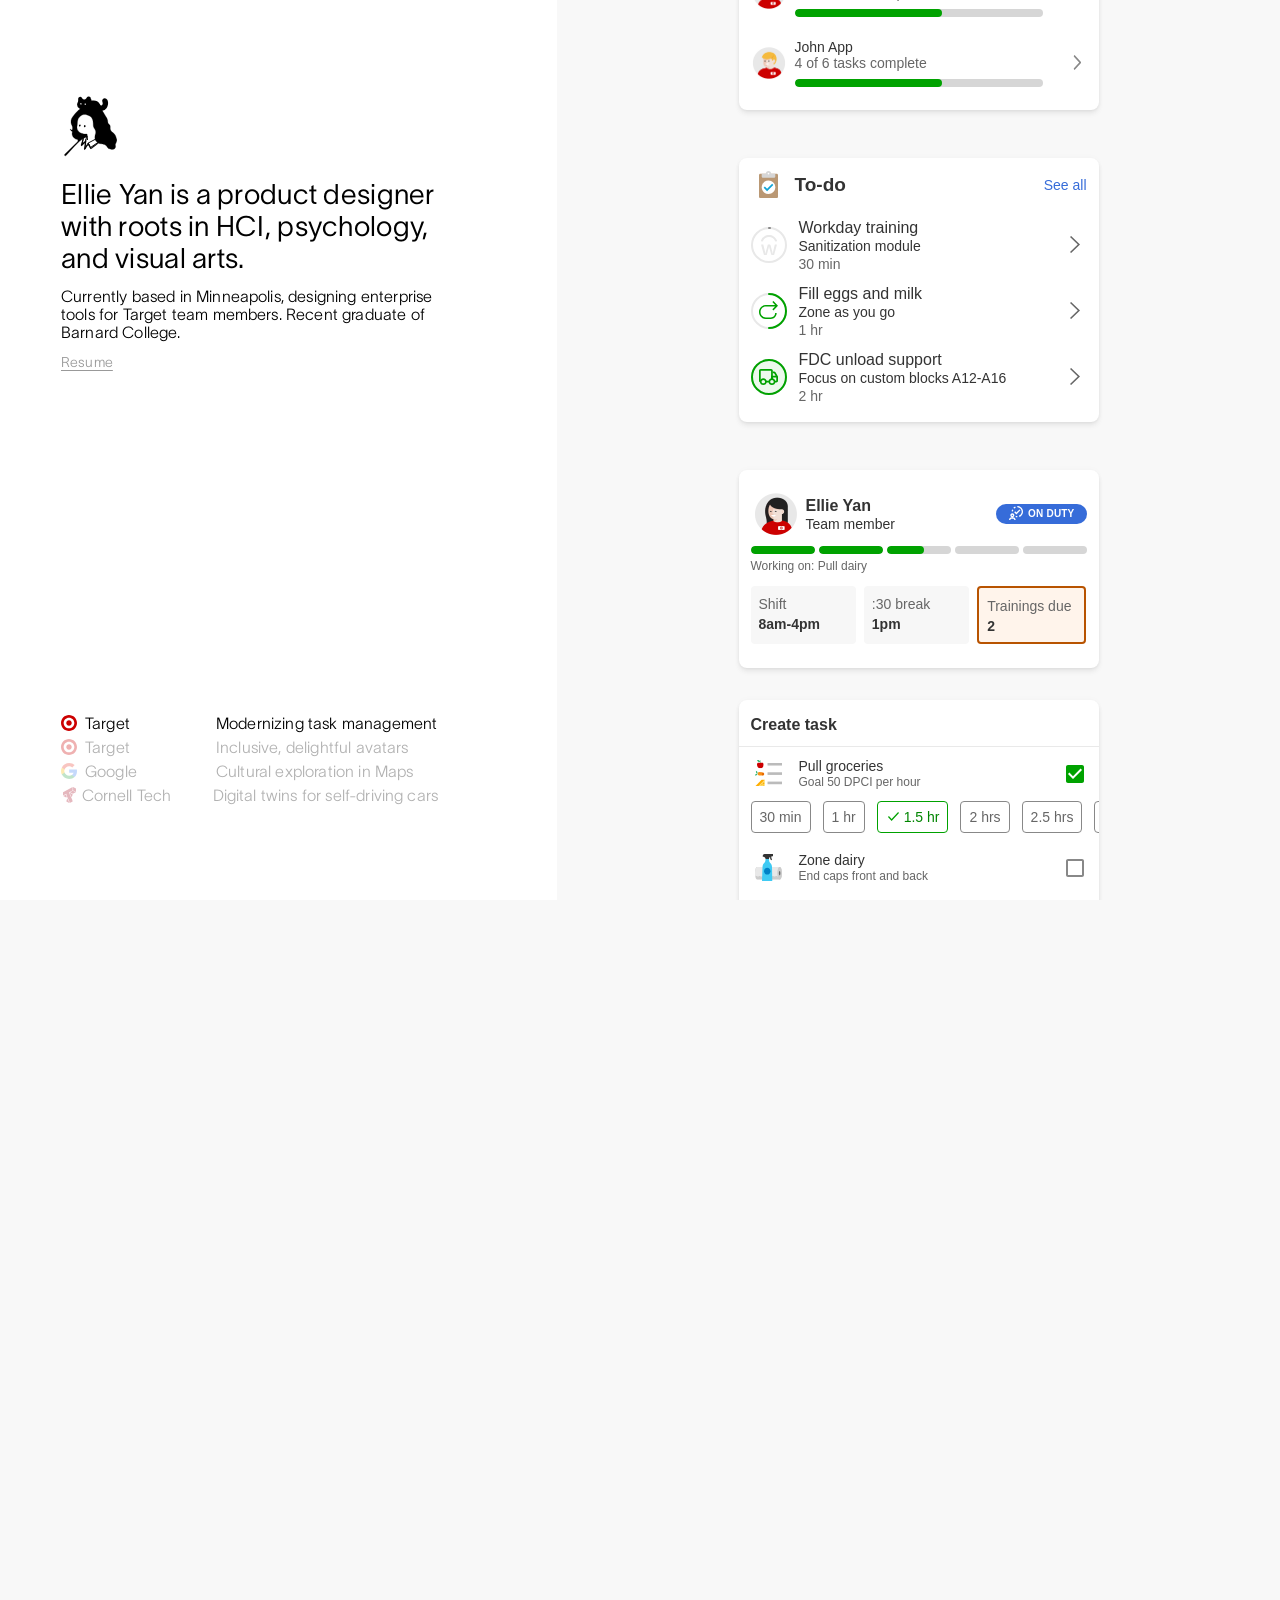
==== index.html @ 7bc649bf "Picker-style transitions, glass cursor + project blurbs, resume page - Rebuild the project switcher " ====
<!DOCTYPE html>
<html lang="en">
<head>
<meta charset="UTF-8">
<meta name="viewport" content="width=device-width, initial-scale=1.0">
<title>Ellie Yan — Product Designer</title>
<link rel="stylesheet" href="styles.css">
</head>
<body>

  <!-- ================= Left intro panel ================= -->
  <aside class="intro">
    <div class="intro-inner">
      <div class="intro-top">
        <img class="sketch-lines" src="assets/sketch-lines.svg" alt="Ellie Yan sketch logo">
        <div class="intro-text">
          <h1 class="intro-headline">Ellie Yan is a product designer with roots in HCI, psychology, and visual arts.</h1>
          <p class="intro-bio">Currently based in Minneapolis, designing enterprise tools for Target team members. Recent graduate of Barnard College.</p>
          <a class="resume-link" href="resume/index.html" target="_blank" rel="noopener">Resume</a>
        </div>
      </div>

      <nav class="projects">
        <a class="project-row" href="#tasks" data-view="0">
          <span class="project-org">
            <span class="project-logo"><img src="assets/logo-target.svg" alt="Target"></span>
            <span class="project-name">Target</span>
          </span>
          <span class="project-desc">Modernizing task management</span>
        </a>
        <a class="project-row dimmed" href="#avatars" data-view="1">
          <span class="project-org">
            <span class="project-logo"><img src="assets/logo-target-2.svg" alt="Target"></span>
            <span class="project-name">Target</span>
          </span>
          <span class="project-desc">Inclusive, delightful avatars</span>
        </a>
        <a class="project-row dimmed" href="#maps" data-view="2">
          <span class="project-org">
            <span class="project-logo"><img src="assets/logo-google.svg" alt="Google"></span>
            <span class="project-name">Google</span>
          </span>
          <span class="project-desc">Cultural exploration in Maps</span>
        </a>
        <a class="project-row dimmed" href="#cornell" data-view="3">
          <span class="project-org">
            <span class="project-logo" style="width:12.53px"><img src="assets/logo-cornell.svg" alt="Cornell Tech" style="margin-left:2px"></span>
            <span class="project-name">Cornell Tech</span>
          </span>
          <span class="project-desc">Digital twins for self-driving cars</span>
        </a>
      </nav>
    </div>
  </aside>

  <!-- ================= Right canvas ================= -->
  <main class="canvas">

    <!-- View 0: Modernizing task management (Figma node 4160:56238) -->
    <section class="view is-active" id="view-tasks">
    <div class="canvas-grid">

      <div class="col-a">

        <!-- Team card -->
        <section class="card team-card">
          <div class="cell">
            <div class="cell-leading" style="padding-right:8px">
              <!-- TM-in-progress avatar illustration, layered SVG export -->
              <div class="icon-stack clip" style="width:32px;height:32px;margin:0 2px">
                <img src="assets/tm-torso.svg"    alt="" style="left:3.73px;top:16px">
                <img src="assets/tm-hairback.svg" alt="" style="left:6.90px;top:2.13px">
                <img src="assets/tm-face.svg"     alt="" style="left:8.22px;top:3.14px">
                <img src="assets/tm-shirt.svg"    alt="" style="left:3.73px;top:16.08px">
                <img src="assets/tm-shadow.svg"   alt="" style="left:7.89px;top:24.10px">
                <img src="assets/tm-badge.svg"    alt="" style="left:14.21px;top:19.68px">
                <img src="assets/tm-earring.svg"  alt="" style="left:16.16px;top:11.73px">
                <img src="assets/tm-bangs.svg"    alt="" style="left:7.32px;top:2.13px">
                <img src="assets/tm-knob.svg"     alt="" style="left:14.67px;top:16.53px">
                <img src="assets/tm-vector.svg"   alt="" style="left:16px;top:17.87px">
              </div>
            </div>
            <div class="cell-center">
              <div style="display:flex;align-items:center;gap:8px">
                <h2 class="cell-headline-lg">Team</h2>
                <div class="icon-stack" style="width:16px;height:16px">
                  <img src="assets/pin.svg" alt="Pinned" style="left:1.53px;top:0.67px">
                </div>
              </div>
            </div>
          </div>

          <div class="sp-8"></div>

          <div class="stat-row">
            <div class="stat-box"><p class="stat-label">On-duty</p><p class="stat-value">46</p></div>
            <div class="stat-box"><p class="stat-label">Today</p><p class="stat-value">94</p></div>
            <div class="stat-box"><p class="stat-label">Call-ins</p><p class="stat-value">3</p></div>
            <div class="stat-box"><p class="stat-label">Trainings</p><p class="stat-value">59</p></div>
          </div>

          <div class="sp-8"></div>

          <div class="cell team-member-row">
            <div class="cell-leading">
              <div class="member-avatar"><img src="assets/avatar-ellie-sm.png" alt="Ellie Yan avatar"></div>
            </div>
            <div class="cell-center">
              <div>
                <p class="cell-headline">Ellie Yan</p>
                <p class="cell-body">3 of 5 tasks complete</p>
              </div>
              <div class="progress-track" style="width:248px">
                <div class="progress-fill" style="width:59.36%"></div>
              </div>
            </div>
            <div class="chevron-20"><img src="assets/chevron-sm.svg" alt=""></div>
          </div>

          <div class="cell team-member-row">
            <div class="cell-leading">
              <div class="member-avatar"><img src="assets/avatar-john-sm.png" alt="John App avatar"></div>
            </div>
            <div class="cell-center">
              <div>
                <p class="cell-headline">John App</p>
                <p class="cell-body">4 of 6 tasks complete</p>
              </div>
              <div class="progress-track" style="width:248px">
                <div class="progress-fill" style="width:59.36%"></div>
              </div>
            </div>
            <div class="chevron-20"><img src="assets/chevron-sm.svg" alt=""></div>
          </div>

          <div class="sp-12"></div>
        </section>

        <!-- To-do card -->
        <section class="card">
          <div class="cell">
            <div class="cell-leading" style="padding-right:8px">
              <div class="icon-stack clip" style="width:32px;height:32px;margin:0 2px">
                <img src="assets/icon-tasks.svg" alt="" style="left:6.67px;top:2.67px">
              </div>
            </div>
            <div class="cell-center"><h2 class="cell-headline-lg">To-do</h2></div>
            <div class="cell-trailing"><a class="see-all" href="#">See all</a></div>
          </div>

          <div class="cell todo-row">
            <div class="cell-leading">
              <div class="icon-stack" style="width:36px;height:36px">
                <img src="assets/progress-circle.svg" alt="" style="left:0;top:0">
                <img src="assets/arc-green.svg"       alt="" style="left:17px;top:0">
                <img src="assets/icon-workday.svg"    alt="" style="left:10px;top:8px">
              </div>
            </div>
            <div class="cell-center">
              <p class="todo-headline">Workday training</p>
              <p class="todo-body">Sanitization module</p>
              <p class="todo-caption">30 min</p>
            </div>
            <div class="chevron-24"><img src="assets/chevron-24.svg" alt=""></div>
          </div>

          <div class="cell todo-row">
            <div class="cell-leading">
              <div class="icon-stack" style="width:36px;height:36px">
                <img src="assets/progress-circle.svg" alt="" style="left:0;top:0">
                <img src="assets/check-green.svg"     alt="" style="left:8.94px;top:8.72px">
                <img src="assets/ring-green.svg"      alt="" style="left:17px;top:0">
              </div>
            </div>
            <div class="cell-center">
              <p class="todo-headline">Fill eggs and milk</p>
              <p class="todo-body">Zone as you go</p>
              <p class="todo-caption">1 hr</p>
            </div>
            <div class="chevron-24"><img src="assets/chevron-24.svg" alt=""></div>
          </div>

          <div class="cell todo-row">
            <div class="cell-leading">
              <div class="icon-stack" style="width:36px;height:36px">
                <img src="assets/timer-circle.svg"   alt="" style="left:0;top:0">
                <img src="assets/icon-truck.svg"     alt="" style="left:8.83px;top:10.42px">
                <img src="assets/timer-circle-2.svg" alt="" style="left:0;top:0">
              </div>
            </div>
            <div class="cell-center">
              <p class="todo-headline">FDC unload support</p>
              <p class="todo-body">Focus on custom blocks A12-A16</p>
              <p class="todo-caption">2 hr</p>
            </div>
            <div class="chevron-24"><img src="assets/chevron-24.svg" alt=""></div>
          </div>

          <div class="sp-12"></div>
        </section>

      </div>

      <div class="col-b">

        <!-- Team member status card -->
        <section class="card">
          <div class="sp-12"></div>

          <div class="cell tm-header">
            <div class="cell-leading">
              <div class="tm-avatar"><img src="assets/avatar-ellie-lg.png" alt="Ellie Yan avatar"></div>
            </div>
            <div class="cell-center">
              <p class="cell-headline" style="font-weight:700;font-size:16px;line-height:20px">Ellie Yan</p>
              <p class="cell-body" style="color:var(--text-primary)">Team member</p>
            </div>
            <div class="cell-trailing">
              <div class="tag">
                <div class="icon-stack" style="width:16px;height:16px">
                  <img src="assets/icon-onduty.svg" alt="" style="left:1.33px;top:0.67px">
                </div>
                <span class="tag-label">On duty</span>
              </div>
            </div>
          </div>

          <div class="stepper">
            <div class="stepper-steps">
              <div class="step"><div class="step-fill"></div></div>
              <div class="step"><div class="step-fill"></div></div>
              <div class="step"><div class="step-fill" style="width:58.78%"></div></div>
              <div class="step"></div>
              <div class="step"></div>
            </div>
            <p class="stepper-label">Working on: Pull dairy</p>
          </div>

          <div class="sp-12"></div>

          <div class="stat-row">
            <div class="stat-box"><p class="stat-label">Shift</p><p class="stat-value">8am-4pm</p></div>
            <div class="stat-box"><p class="stat-label">:30 break</p><p class="stat-value">1pm</p></div>
            <div class="stat-box warning"><p class="stat-label">Trainings due</p><p class="stat-value">2</p></div>
          </div>

          <div class="sp-24"></div>
        </section>

        <!-- Create task card -->
        <section class="card create-card">
          <div class="sp-4"></div>

          <div class="cell create-header">
            <div class="cell-center"><h2 class="cell-headline-md">Create task</h2></div>
          </div>

          <div class="cell task-row">
            <div class="cell-leading">
              <div class="icon-stack clip" style="width:32px;height:32px;margin:0 2px">
                <img src="assets/icon-food-order.svg" alt="" style="left:2.13px;top:2.35px">
              </div>
            </div>
            <div class="cell-center">
              <p class="task-title">Pull groceries</p>
              <p class="task-sub">Goal 50 DPCI per hour</p>
            </div>
            <div class="checkbox"><img src="assets/checkbox-checked.svg" alt="Selected"></div>
          </div>

          <div class="chips">
            <div class="chip">30 min</div>
            <div class="chip">1 hr</div>
            <div class="chip selected">
              <span class="chip-check"><img src="assets/chip-check.svg" alt=""></span>
              <span>1.5 hr</span>
            </div>
            <div class="chip">2 hrs</div>
            <div class="chip">2.5 hrs</div>
            <div class="chip">3 hr</div>
            <div class="chip">3.5 hr</div>
            <div class="chip">4 hr</div>
          </div>

          <div class="cell task-row">
            <div class="cell-leading">
              <div class="icon-stack clip" style="width:32px;height:32px;margin:0 2px">
                <img src="assets/clean-spray.svg"  alt="" style="left:9.39px;top:8.05px;transform:rotate(90deg)">
                <img src="assets/clean-bottle.svg" alt="" style="left:9.33px;top:2.67px">
              </div>
            </div>
            <div class="cell-center">
              <p class="task-title">Zone dairy</p>
              <p class="task-sub">End caps front and back</p>
            </div>
            <div class="checkbox"><img src="assets/checkbox-empty.svg" alt="Not selected"></div>
          </div>

          <div class="cell task-row">
            <div class="cell-leading">
              <div class="icon-stack clip" style="width:32px;height:32px;margin:0 2px">
                <img src="assets/truck-back.svg"     alt="" style="left:2.67px;top:6.30px">
                <img src="assets/truck-bullseye.svg" alt="" style="left:6.79px;top:10.42px">
                <img src="assets/truck-front.svg"    alt="" style="left:19.03px;top:12.97px">
                <img src="assets/truck-window.svg"   alt="" style="left:20.85px;top:14.78px">
                <img src="assets/truck-wheels.svg"   alt="" style="left:5.70px;top:20.55px">
              </div>
            </div>
            <div class="cell-center">
              <p class="task-title">RDC truck unload</p>
              <p class="task-sub">Work out shoe metro</p>
            </div>
            <div class="checkbox"><img src="assets/checkbox-empty.svg" alt="Not selected"></div>
          </div>

          <div class="cell task-row">
            <div class="cell-leading">
              <div class="icon-stack clip" style="width:32px;height:32px;margin:0 2px">
                <img src="assets/lamp-shade.svg"         alt="" style="left:4px;top:2.67px">
                <img src="assets/lamp-base.svg"          alt="" style="left:7.28px;top:14.96px">
                <img src="assets/lamp-base-shadow.svg"   alt="" style="left:9.29px;top:14.96px">
                <img src="assets/plant-leaves-dark.svg"  alt="" style="left:16.24px;top:18.35px">
                <img src="assets/plant-leaves-light.svg" alt="" style="left:17.18px;top:20.15px">
                <img src="assets/plant-base.svg"         alt="" style="left:16px;top:23.78px">
                <img src="assets/plant-base-bottom.svg"  alt="" style="left:16.35px;top:27.69px">
              </div>
            </div>
            <div class="cell-center">
              <p class="task-title">Fill home</p>
              <p class="task-sub">Zone as you go</p>
            </div>
            <div class="checkbox"><img src="assets/checkbox-empty.svg" alt="Not selected"></div>
          </div>

          <div class="button-layout">
            <button class="btn-primary" type="button">Add tasks</button>
          </div>
        </section>

      </div>

    </div>
    </section>

    <!-- View 1: Inclusive, delightful avatars (Figma node 4171:56507) -->
    <section class="view" id="view-avatars">
    <div class="avatar-grid">
      <div class="avatar-col" style="width:236px">
        <div class="panel" style="width:236px;height:373px">
          <img src="assets/panel-accessories.png" alt="Avatar accessories: glasses, hats, and face masks" style="width:251.5px;height:389px">
        </div>
        <div class="panel" style="width:235px;height:364px">
          <img src="assets/panel-heads.png" alt="Avatar heads in a range of skin tones" style="width:251px;height:380px">
        </div>
      </div>
      <div class="avatar-col" style="width:290px">
        <div class="panel" style="width:288px;height:382px">
          <img src="assets/panel-hairstyles.png" alt="Avatar hairstyle options" style="width:304px;height:398px">
        </div>
        <div class="panel" style="width:290px;height:99px">
          <img src="assets/panel-hairbase.png" alt="Hair color palette swatches" style="width:305.5px;height:115px">
        </div>
        <div class="panel" style="width:290px;height:214px">
          <img src="assets/panel-shirts.png" alt="Team member shirt options" style="width:305.5px;height:230px">
        </div>
      </div>
    </div>
    </section>

    <!-- View 2: Cultural exploration in Maps (Figma node 4180:60712) -->
    <section class="view" id="view-maps">
    <div class="maps-grid">
      <div class="panel" style="width:352px;height:590px">
        <img src="assets/panel-maps-ar.png" alt="Google Maps AR street view highlighting Pisillo Italian Panini" style="width:364px;height:602px">
      </div>
      <div class="maps-col">
        <div class="panel" style="width:289px;height:372px">
          <img src="assets/panel-maps-card.png" alt="Maps place card for Pisillo Italian Panini with story and photos" style="width:301px;height:384px">
        </div>
        <div class="panel" style="width:289px;height:170px">
          <img src="assets/panel-maps-settings.png" alt="Maps exploration category selection: art, food, nature, architecture, hidden gems, local stories" style="width:300px;height:182px">
        </div>
      </div>
    </div>
    </section>

    <!-- View 3: Digital twins for self-driving cars (Figma node 4180:62115) -->
    <section class="view" id="view-cornell">
    <div class="ct-col">
      <img src="assets/panel-ct-vr.png" alt="Driving simulator editor with side-by-side scene and camera views" width="450" height="238">
      <img src="assets/panel-ct-view.png" alt="Simulated street-level view of a digital-twin NYC intersection" width="450" height="237">
      <img src="assets/panel-ct-nyc.png" alt="3D digital-twin model of the New York City skyline" width="450" height="269">
    </div>
    </section>

  </main>

  <!-- Floating glass blurb — appears while hovering the task-management
       project's cards, rides alongside the pointer -->
  <div class="glass-tip" id="tasks-tip" aria-hidden="true">
    <p>Previously, Target stores relied on paper assignment sheets to coordinate workload. Digital task assignments is a 0&rarr;1 system bringing structured task management to 400k+ employees across 2,000 Target stores.</p>
    <p>We redesigned the fragmented, disconnected nature of paper into an experience that offers real-time visibility, interconnectedness across teams, and flexibility needed for the fast-paced nature of daily store operations.</p>
    <div class="glass-tip-foot">
      <p class="glass-tip-meta">Mobile &bull; Web</p>
      <p class="glass-tip-esc">Press esc to dismiss</p>
    </div>
  </div>

  <div class="glass-tip" id="avatars-tip" aria-hidden="true">
    <p>Previously, when Target employees opened their daily work app, they were greeted by randomized avatars from a generic list of 18 presets.</p>
    <p>We introduced customizable avatars, a new way for employees to craft a digital identity that feels inclusive and representative.</p>
    <div class="glass-tip-foot">
      <p class="glass-tip-meta">Mobile</p>
      <p class="glass-tip-esc">Press esc to dismiss</p>
    </div>
  </div>

  <div class="glass-tip" id="maps-tip" aria-hidden="true">
    <p>A neighborhood&rsquo;s cultural history lives in oral histories, community archives, and local record-keeping. Culture Walk brings that cultural richness directly into Google Maps, layering it onto walking routes through AR wayfinding and community-contributed archives.</p>
    <div class="glass-tip-foot">
      <p class="glass-tip-meta">Mobile</p>
      <p class="glass-tip-esc">Press esc to dismiss</p>
    </div>
  </div>

  <div class="glass-tip" id="cornell-tip" aria-hidden="true">
    <p>We instinctively understand that driver-pedestrian interactions differ across cultures and cities, which means one universal driving behavior won&rsquo;t suffice for autonomous vehicles once deployed globally. To inform the design of safe and culturally-aware AVs, we built digital twins of 3 NYC locales to observe driver-pedestrian interactions in a controlled VR environment.</p>
    <div class="glass-tip-foot">
      <p class="glass-tip-meta">VR</p>
      <p class="glass-tip-esc">Press esc to dismiss</p>
    </div>
  </div>

  <script>
    // Picker-style project switcher. The left intro panel stays fixed; the
    // canvas behaves like the drum of an iOS picker. A two-finger scroll
    // tugs the current project against a rubber band while its neighbour
    // crests the opposite edge — scroll down and the next project peeks up
    // from the bottom, scroll up and the previous one dips in from the top.
    // Let go short of the detent and the drum springs home; push past it and
    // it clicks over to that project. Nav rows and arrow keys jump directly.
    (function () {
      var canvas = document.querySelector('.canvas');
      var views  = Array.prototype.slice.call(document.querySelectorAll('.view'));
      var rows   = Array.prototype.slice.call(document.querySelectorAll('.project-row[data-view]'));
      var calm   = window.matchMedia('(prefers-reduced-motion: reduce)');

      // Feel — distances in px, durations in ms. TUG and PEEK are deliberately
      // lopsided: the outgoing project only nudges, while the incoming one
      // travels far enough to actually show its top edge.
      var TUG    = 56;  // how far the settled project lifts at a full tug
      var PEEK   = 200; // how much of the neighbouring project crests the edge
      var DAMP   = 32;  // wheel px per unit of rubber band; higher = stiffer
      var DETENT = 44;  // accumulated wheel px that clicks the drum over
      var COMMIT = 720; // click-over animation (outlasts the 0.7s fade)
      var SPRING = 440; // snap-back animation (outlasts the 0.42s fade)
      var QUIET  = 120; // wheel silence that reads as "fingers lifted"

      var current  = 0;
      var acc      = 0;     // accumulated wheel delta for the gesture in flight
      var settling = false; // a click-over or snap-back is playing
      var cooling  = false; // swallowing the momentum tail after a click-over
      var height   = 0;     // cached so a gesture never reads layout
      var bank     = 0;     // fresh scrolling banked while an animation plays
      var banking  = false;
      var lastDir  = 0, lastMag = 0, lastTime = 0; // fresh-gesture detection
      var quietTimer, settleTimer, coolTimer;

      function measure() { height = canvas.offsetHeight || window.innerHeight; }

      function place(view, y, scale, opacity, z) {
        view.style.transform = (y === 0 && scale === 1)
          ? ''
          : 'translateY(' + y.toFixed(2) + 'px) scale(' + scale.toFixed(4) + ')';
        view.style.opacity = opacity;
        view.style.zIndex = z;
      }

      // Draw the whole drum for one instant. `t` is the tug amount (0 at rest,
      // approaching 1 at the detent); `dir` is +1 while the next project rises
      // from the bottom, -1 while the previous one drops in from the top. The
      // neighbour rides above the settled view so it reads as sliding over it.
      function paint(t, dir) {
        var neighbour = dir ? current + dir : -1;
        views.forEach(function (view, i) {
          if (i === current) {
            place(view, -dir * t * TUG, 1 - t * 0.02, 1 - t * 0.06, 1);
          } else if (i === neighbour) {
            place(view, dir * (height - t * PEEK), 0.98 + t * 0.02, 1, 2);
          } else {
            place(view, i < current ? -height : height, 0.98, 0, 0);
          }
          view.classList.toggle('tugging', t > 0 && (i === current || i === neighbour));
        });
      }

      function sync() {
        views.forEach(function (view, i) {
          view.classList.toggle('is-active', i === current);
          if (i === current) view.removeAttribute('inert');
          else view.setAttribute('inert', '');
        });
        rows.forEach(function (row) {
          row.classList.toggle('dimmed', Number(row.dataset.view) !== current);
        });
      }

      // Hand the named curve to the two views taking part, apply the change,
      // then strip every curve once it has played. Views that are not part of
      // the move stay curve-less so they can be re-parked without animating.
      function animate(cast, curve, ms, mutate) {
        clearTimeout(settleTimer);
        views.forEach(function (view) { view.classList.remove('settling', 'springing'); });
        cast.forEach(function (view) { if (view) view.classList.add(curve); });
        settling = true;
        mutate();
        settleTimer = setTimeout(function () {
          views.forEach(function (view) { view.classList.remove('settling', 'springing'); });
          settling = false;
          paint(0, 0); // drops the transform on the settled view so text re-sharpens
          var queued = bank;
          bank = 0;
          banking = false;
          // Scrolling done while the animation played chains straight into
          // the next click-over instead of vanishing.
          if (Math.abs(queued) >= DETENT) clickOver(queued > 0 ? 1 : -1);
        }, ms);
      }

      function goTo(i) {
        i = Math.max(0, Math.min(views.length - 1, i));
        if (i === current || settling) return;
        acc = 0;
        clearTimeout(quietTimer);
        if (calm.matches) {
          current = i;
          sync();
          paint(0, 0);
          return;
        }
        animate([views[current], views[i]], 'settling', COMMIT, function () {
          current = i;
          sync();
          paint(0, 0);
        });
      }

      // Released before the detent — unwind the rubber band.
      function spring() {
        if (acc === 0 || settling) return;
        var dir = acc > 0 ? 1 : -1;
        acc = 0;
        animate([views[current], views[current + dir]], 'springing', SPRING, function () {
          paint(0, 0);
        });
      }

      // A trackpad keeps firing wheel events after the fingers lift, so once
      // the drum clicks over it ignores the decaying momentum tail — but only
      // the tail: a fresh push (detected above) punches straight through.
      function cool() {
        clearTimeout(coolTimer);
        coolTimer = setTimeout(function () { cooling = false; }, QUIET + 40);
      }

      function clickOver(dir) {
        cooling = true;
        cool();
        goTo(current + dir);
      }

      window.addEventListener('wheel', function (e) {
        var d = e.deltaY;
        if (e.deltaMode === 1) d *= 16;            // lines
        else if (e.deltaMode === 2) d *= height;   // pages
        var mag = Math.abs(d);
        if (mag < 1) return;

        // A momentum tail decays steadily inside a dense event stream. An
        // event after a gap, a direction flip, or a delta growing again is
        // the user's fingers — never ignore those.
        var now = e.timeStamp || Date.now();
        var fresh = now - lastTime > 160 ||
                    (d > 0) !== (lastDir > 0) ||
                    mag > lastMag * 1.3 + 4;
        lastTime = now; lastDir = d; lastMag = mag;

        if (settling) {
          // Mid-animation: bank deliberate scrolling so it chains into the
          // next click-over the moment the drum lands, instead of dying.
          if (fresh) banking = true;
          if (banking) bank += d;
          return;
        }
        if (cooling) {
          if (!fresh) { cool(); return; } // still just momentum — swallow it
          clearTimeout(coolTimer);
          cooling = false;                // a real push cuts the cooldown short
        }

        if (calm.matches) { clickOver(d > 0 ? 1 : -1); return; }

        if (acc !== 0 && (d > 0) !== (acc > 0)) acc = 0; // reversing restarts the tug
        acc += d;

        var dir  = acc > 0 ? 1 : -1;
        var edge = dir > 0 ? current === views.length - 1 : current === 0;
        var t    = 1 - Math.exp(-Math.abs(acc) / DAMP);  // rubber band, saturating

        if (!edge && Math.abs(acc) >= DETENT) { clickOver(dir); return; }
        paint(edge ? t * 0.35 : t, dir); // at either end there is nothing to peek at
        clearTimeout(quietTimer);
        quietTimer = setTimeout(spring, QUIET);
      }, { passive: true });

      rows.forEach(function (row) {
        row.addEventListener('click', function (e) {
          e.preventDefault();
          goTo(Number(row.dataset.view));
        });
      });

      window.addEventListener('keydown', function (e) {
        if (e.metaKey || e.ctrlKey || e.altKey) return;
        var step = { ArrowDown: 1, PageDown: 1, ArrowUp: -1, PageUp: -1 }[e.key];
        if (!step) return;
        e.preventDefault();
        goTo(current + step);
      });

      window.addEventListener('resize', function () {
        measure();
        if (!settling && acc === 0) paint(0, 0); // re-park the off-screen views
      });

      measure();
      current = { '#avatars': 1, '#maps': 2, '#cornell': 3 }[window.location.hash] || 0;
      sync();
      paint(0, 0);
    })();

    // Round black dot cursor. Tracks the pointer 1:1 — no trail — and
    // opens into a ring over anything clickable. Touch devices and
    // coarse pointers keep the native cursor.
    (function () {
      if (!window.matchMedia('(hover: hover) and (pointer: fine)').matches) return;

      var dot = document.createElement('div');
      dot.className = 'cursor-dot';
      dot.setAttribute('aria-hidden', 'true');
      document.body.appendChild(dot);
      document.documentElement.classList.add('custom-cursor');

      // Elements that swell the lens into its hover state — includes the
      // project graphics that summon a glass blurb
      var CLICKABLE = 'a, button, [role="button"], input, select, textarea, label, #view-tasks .card, #view-avatars .panel, #view-maps .panel, #view-cornell .ct-col img';

      window.addEventListener('pointermove', function (e) {
        dot.style.transform = 'translate(' + e.clientX + 'px,' + e.clientY + 'px)';
        dot.classList.add('on');
        var hit = e.target && e.target.closest ? e.target.closest(CLICKABLE) : null;
        dot.classList.toggle('link', !!hit);
      }, { passive: true });

      window.addEventListener('pointerdown', function () { dot.classList.add('down'); });
      window.addEventListener('pointerup',   function () { dot.classList.remove('down'); });

      // Hide the dot when the pointer leaves the window
      document.documentElement.addEventListener('mouseleave', function () { dot.classList.remove('on'); });
      document.documentElement.addEventListener('mouseenter', function () { dot.classList.add('on'); });
    })();

    // Floating glass blurbs: each project view can pair a hover region
    // with a panel that rides beside the cursor, flipping sides near the
    // viewport edges. Esc dismisses until the pointer leaves the region.
    (function () {
      var pairs = [
        ['#view-tasks .card',    'tasks-tip'],
        ['#view-avatars .panel', 'avatars-tip'],
        ['#view-maps .panel',    'maps-tip'],
        ['#view-cornell .ct-col img', 'cornell-tip']
      ].map(function (p) {
        return { sel: p[0], tip: document.getElementById(p[1]) };
      }).filter(function (p) { return p.tip; });
      if (!pairs.length) return;

      var OFFSET = 26; // gap between pointer and panel
      var active = null;     // pair currently showing
      var dismissed = false; // Esc pressed — stays hidden until re-entry

      function hide() {
        if (!active) return;
        active.tip.classList.remove('show');
        active.tip.setAttribute('aria-hidden', 'true');
        active = null;
      }

      window.addEventListener('keydown', function (e) {
        if (e.key === 'Escape') { dismissed = true; hide(); }
      });

      window.addEventListener('pointermove', function (e) {
        var hit = null;
        if (e.target && e.target.closest) {
          for (var i = 0; i < pairs.length; i++) {
            if (e.target.closest(pairs[i].sel)) { hit = pairs[i]; break; }
          }
        }

        if (!hit) {
          hide();
          dismissed = false; // leaving the region re-arms the tooltip
          return;
        }
        if (dismissed) return;
        if (active && active !== hit) hide();

        var tip = hit.tip;
        if (!tip.tipW) { tip.tipW = tip.offsetWidth; tip.tipH = tip.offsetHeight; }
        var x = e.clientX + OFFSET;
        var y = e.clientY + OFFSET;
        if (x + tip.tipW > window.innerWidth - 16)  x = e.clientX - tip.tipW - OFFSET;
        if (y + tip.tipH > window.innerHeight - 16) y = e.clientY - tip.tipH - OFFSET;
        tip.style.left = x + 'px';
        tip.style.top  = y + 'px';

        if (active !== hit) {
          tip.classList.add('show');
          tip.setAttribute('aria-hidden', 'false');
          active = hit;
        }
      }, { passive: true });
    })();
  </script>

</body>
</html>
---- styles.css ----
/* ============================================================
   Ellie's Journey — Home
   Design source: Figma node 4160:56238
   ============================================================ */

@font-face {
  font-family: 'TWK Lausanne';
  src: url('fonts/twk_lausanne/TWKLausanne-200.woff2') format('woff2'),
       url('fonts/twk_lausanne/TWKLausanne-200.otf') format('opentype');
  font-weight: 200;
  font-style: normal;
  font-display: swap;
}

@font-face {
  font-family: 'TWK Lausanne';
  src: url('fonts/twk_lausanne/TWKLausanne-250.woff2') format('woff2'),
       url('fonts/twk_lausanne/TWKLausanne-250.otf') format('opentype');
  font-weight: 250;
  font-style: normal;
  font-display: swap;
}

:root {
  /* Design tokens (Figma variables) */
  --text-primary: #333333;
  --text-secondary: #666666;
  --text-link: #366CD9;
  --text-success: #008500;
  --text-inverse: #FFFFFF;
  --bg-primary: #FFFFFF;
  --bg-secondary: #F7F7F7;
  --bg-page: #F8F8F8;
  --bg-disabled: #D6D6D6;
  --bg-in-progress: #366CD9;
  --bg-warning-subdued: #FFF4EB;
  --bg-warning: #B85300;
  --border-default: #888888;
  --border-success: #00A200;
  --icon-success: #00A200;
  --target-red: #CC0000;
  --grey-light: #E9E9E9;

  --font-display: 'TWK Lausanne', 'Helvetica Neue', Helvetica, Arial, sans-serif;
  --font-ui: 'Helvetica for Target', 'Helvetica Neue', Helvetica, Arial, sans-serif;

  --shadow-medium:
    0 -1px 6px rgba(0, 0, 0, 0.02),
    0 1px 3px rgba(0, 0, 0, 0.04),
    0 3px 5px rgba(0, 0, 0, 0.04),
    0 4px 6px rgba(0, 0, 0, 0.04);
}

* { box-sizing: border-box; }

/* The page never physically scrolls — wheel input only switches
   project views, so the left intro panel stays fixed in place. */
html, body {
  height: 100%;
  overflow: hidden;
  overscroll-behavior: none;
}

body {
  margin: 0;
  display: flex;
  background: var(--bg-page);
  font-family: var(--font-ui);
  -webkit-font-smoothing: antialiased;
}

/* ---------------- Left intro panel ---------------- */

.intro {
  width: 557px;
  flex-shrink: 0;
  background: var(--bg-primary);
}

.intro-inner {
  width: 396px;
  margin-left: 61px;
  min-height: 100vh;
  padding: 96px 0;
  display: flex;
  flex-direction: column;
  justify-content: space-between;
}

.intro-top {
  display: flex;
  flex-direction: column;
  gap: 20px;
}

.sketch-lines {
  width: 56px;
  height: 62px;
  display: block;
}

.intro-text {
  display: flex;
  flex-direction: column;
  gap: 13px;
  color: #000;
  font-family: var(--font-display);
}

.intro-headline {
  margin: 0;
  font-size: 28px;
  font-weight: 250; /* TWK Lausanne 250 */
  letter-spacing: 0.28px;
  line-height: normal;
}

.intro-bio {
  margin: 0;
  max-width: 372px;
  font-size: 16px;
  font-weight: 200; /* TWK Lausanne 200 */
  letter-spacing: 0.16px;
  line-height: normal;
}

.resume-link {
  align-self: flex-start;
  font-size: 14px;
  font-weight: 200;
  letter-spacing: 0.14px;
  color: #999999;
  text-decoration: underline;
  text-underline-offset: 3px;
  transition: color 0.18s ease;
}

.resume-link:hover { color: var(--text-secondary); }

.projects {
  display: flex;
  flex-direction: column;
  gap: 6px;
  width: 372px;
}

.project-row {
  display: flex;
  align-items: center;
  gap: 18px;
  color: #000;
  text-decoration: none;
  font-family: var(--font-display);
  font-size: 16px;
  font-weight: 200; /* TWK Lausanne 200 */
  letter-spacing: 0.16px;
  line-height: normal;
}

.project-row { transition: opacity 0.18s ease; }

.project-row.dimmed { opacity: 0.3; }

/* Hovering a dimmed row darkens its text partway toward the active state */
.project-row.dimmed:hover { opacity: 0.55; }

.project-org {
  display: flex;
  align-items: center;
  gap: 8px;
}

.project-logo {
  width: 16px;
  height: 16px;
  position: relative;
  flex-shrink: 0;
}

.project-logo img { display: block; }

.project-name { width: 113px; white-space: nowrap; }
.project-desc { white-space: nowrap; }

/* ---------------- Right canvas ---------------- */

.canvas {
  flex: 1;
  position: relative;
  min-height: 100vh;
}

/* Project views stack in the canvas like the drum of an iOS picker: the
   settled view sits centred and its neighbours wait just off the top and
   bottom edges. The left intro panel never animates — the drum is
   canvas-only. During a gesture the switcher script writes transform and
   opacity directly on each event, so the views carry no transition by
   default; the classes below only supply the curve for the snap that
   follows once the fingers lift. */
.view {
  position: absolute;
  inset: 0;
  display: flex;
  align-items: center;
  justify-content: center;
  padding: 60px 40px;
  opacity: 0;
  pointer-events: none;
  transform-origin: 50% 50%;
}

.view.is-active {
  opacity: 1;
  pointer-events: auto;
}

/* Mid-tug — promote a layer so the drum tracks the trackpad */
.view.tugging { will-change: transform, opacity; }

/* Detent passed: the drum clicks over to the neighbouring project. The
   fade runs the full length of the travel on a symmetric ease so opacity
   drifts rather than drops — most of the leaving view's fade happens
   while it is already sliding away. */
.view.settling {
  will-change: transform, opacity;
  transition: transform 0.7s cubic-bezier(0.16, 1, 0.3, 1),
              opacity 0.7s cubic-bezier(0.45, 0.05, 0.55, 0.95);
}

/* Released short of the detent: the rubber band pulls the view home, with
   a little overshoot so it reads as elastic rather than mechanical. */
.view.springing {
  will-change: transform, opacity;
  transition: transform 0.38s cubic-bezier(0.34, 1.4, 0.5, 1),
              opacity 0.42s ease-in-out;
}

.canvas-grid {
  display: flex;
  gap: 48px;
}

.col-a {
  width: 360px;
  display: flex;
  flex-direction: column;
  gap: 48px;
}

.col-b {
  width: 360px;
  display: flex;
  flex-direction: column;
  gap: 32px;
}

.card {
  background: var(--bg-primary);
  border-radius: 8px;
  box-shadow: var(--shadow-medium);
}

/* Generic list cell: [leading] [center...] [trailing] */

.cell {
  display: flex;
  align-items: center;
  padding: 11px 12px;
  width: 100%;
}

.cell-leading {
  display: flex;
  align-items: center;
  flex-shrink: 0;
}

.cell-center {
  flex: 1;
  min-width: 1px;
}

.cell-trailing {
  display: flex;
  align-items: center;
  justify-content: flex-end;
  gap: 8px;
  flex-shrink: 0;
}

.cell-headline-lg {
  margin: 0;
  font-size: 19px;
  font-weight: 700;
  line-height: 24px;
  color: var(--text-primary);
}

.cell-headline {
  margin: 0;
  font-size: 14px;
  font-weight: 400;
  line-height: 16px;
  color: var(--text-primary);
}

.cell-body {
  margin: 0;
  font-size: 14px;
  font-weight: 400;
  line-height: normal;
  color: var(--text-secondary);
}

/* Layered illustration icons (absolute-positioned Figma exports) */

/* Each layer <img> keeps its natural SVG size and is placed by left/top */
.icon-stack { position: relative; flex-shrink: 0; }
.icon-stack img, .icon-stack .layer { position: absolute; display: block; }
.clip { overflow: hidden; }

/* Stat boxes (Data Row / work-area metrics) */

.stat-row {
  display: flex;
  gap: 8px;
  padding: 0 12px;
  width: 100%;
}

.stat-box {
  flex: 1;
  min-width: 1px;
  background: var(--bg-secondary);
  border-radius: 4px;
  padding: 8px;
  display: flex;
  flex-direction: column;
  gap: 2px;
}

.stat-box.warning {
  background: var(--bg-warning-subdued);
  border: 2px solid var(--bg-warning);
}

.stat-label {
  margin: 0;
  font-size: 14px;
  line-height: 20px;
  color: var(--text-secondary);
}

.stat-value {
  margin: 0;
  font-size: 14px;
  font-weight: 700;
  line-height: 16px;
  color: var(--text-primary);
}

/* Progress bars */

.progress-track {
  height: 8px;
  border-radius: 12px;
  background: var(--bg-disabled);
  position: relative;
  overflow: hidden;
}

.progress-fill {
  position: absolute;
  inset: 0 auto 0 0;
  border-radius: 12px;
  background: var(--icon-success);
}

/* ---------------- Team card ---------------- */

.team-card { padding: 0; }

.team-member-row .cell-center {
  display: flex;
  flex-direction: column;
  gap: 8px;
}

.member-avatar {
  width: 36px;
  height: 32px;
  margin-right: 8px;
}

.member-avatar img { width: 100%; height: 100%; display: block; }

.chevron-20 {
  width: 20px;
  height: 20px;
  position: relative;
  flex-shrink: 0;
  overflow: hidden;
}

.chevron-20 img {
  position: absolute;
  width: 14.5px;
  height: 8.43px;
  left: calc(50% - 7.25px + 1.13px);
  top: calc(50% - 4.22px);
  transform: rotate(90deg);
}

/* ---------------- To-do card ---------------- */

.todo-row { padding: 6px 12px; }

.todo-row .cell-leading { padding-right: 12px; }

.todo-headline {
  margin: 0;
  font-size: 16px;
  line-height: 20px;
  color: var(--text-primary);
}

.todo-body {
  margin: 0;
  font-size: 14px;
  line-height: normal;
  color: var(--text-primary);
}

.todo-caption {
  margin: 2px 0 0;
  font-size: 14px;
  line-height: normal;
  color: var(--text-secondary);
}

.see-all {
  font-size: 14px;
  line-height: 20px;
  color: var(--text-link);
  text-decoration: none;
  white-space: nowrap;
}

.chevron-24 {
  width: 24px;
  height: 24px;
  position: relative;
  flex-shrink: 0;
}

.chevron-24 img {
  position: absolute;
  left: 7.91px;
  top: 3.47px;
}

/* ---------------- Team member (Ellie) card ---------------- */

.tm-header { padding: 11px 12px; }

.tm-avatar {
  width: 42px;
  height: 42px;
  margin: 0 9px 0 4px;
}

.tm-avatar img { width: 100%; height: 100%; display: block; }

.tag {
  display: flex;
  align-items: center;
  gap: 4px;
  padding: 0 12px;
  border-radius: 12px;
  background: var(--bg-in-progress);
}

.tag-label {
  font-size: 10px;
  font-weight: 700;
  line-height: 20px;
  letter-spacing: 0.2px;
  text-transform: uppercase;
  color: var(--text-inverse);
  white-space: nowrap;
}

.stepper {
  width: 336px;
  margin: 0 auto;
  display: flex;
  flex-direction: column;
  gap: 4px;
}

.stepper-steps {
  display: flex;
  gap: 4px;
}

.step {
  flex: 1;
  min-width: 1px;
  height: 8px;
  border-radius: 12px;
  background: var(--bg-disabled);
  position: relative;
  overflow: hidden;
}

.step .step-fill {
  position: absolute;
  inset: 0 auto 0 0;
  width: 100%;
  border-radius: 12px;
  background: var(--icon-success);
}

.stepper-label {
  margin: 0;
  font-size: 12px;
  line-height: 16px;
  color: var(--text-secondary);
}

/* ---------------- Create task card ---------------- */

.create-card { overflow: hidden; }

.create-header { padding: 11px 12px; border-bottom: 1px solid var(--grey-light); }

.create-header .cell-headline-md {
  margin: 0;
  font-size: 16px;
  font-weight: 700;
  line-height: 20px;
  color: var(--text-primary);
}

.task-row { padding: 11px 12px; }

.task-row .cell-leading { padding-right: 12px; }

.task-title {
  margin: 0;
  font-size: 14px;
  line-height: 16px;
  color: var(--text-primary);
}

.task-sub {
  margin: 0;
  font-size: 12px;
  line-height: 16px;
  color: var(--text-secondary);
}

.checkbox {
  width: 24px;
  height: 24px;
  position: relative;
  flex-shrink: 0;
}

.checkbox img {
  position: absolute;
  left: 3px;
  top: 3px;
}

.chips {
  display: flex;
  align-items: center;
  gap: 12px;
  padding-left: 12px;
  margin-bottom: 8px;
}

.chip {
  display: flex;
  align-items: center;
  justify-content: center;
  gap: 2px;
  height: 32px;
  padding: 4px 8px;
  border: 1px solid var(--border-default);
  border-radius: 4px;
  background: var(--bg-primary);
  font-size: 14px;
  line-height: 20px;
  color: var(--text-secondary);
  white-space: nowrap;
  flex-shrink: 0;
}

.chip.selected {
  border-color: var(--border-success);
  color: var(--text-success);
}

.chip-check {
  width: 16px;
  height: 16px;
  position: relative;
}

.chip-check img {
  position: absolute;
  width: 11.6px;
  height: 8.75px;
  left: calc(50% - 5.8px);
  top: calc(50% - 4.47px);
}

.button-layout { padding: 12px; }

.btn-primary {
  display: flex;
  align-items: center;
  justify-content: center;
  width: 100%;
  height: 40px;
  padding: 0 16px;
  border: none;
  border-radius: 4px;
  background: var(--target-red);
  color: var(--text-inverse);
  font-family: var(--font-ui);
  font-size: 16px;
  font-weight: 700;
  line-height: 20px;
  cursor: pointer;
}

/* Spacers matching Figma spacer components */
.sp-4  { height: 4px; }
.sp-8  { height: 8px; }
.sp-12 { height: 12px; }
.sp-24 { height: 24px; }

/* ---------------- Avatars project page ---------------- */
/* Design source: Figma node 4171:56507 */

.avatar-grid {
  display: flex;
  gap: 36px;
}

.avatar-col {
  height: 765px;
  display: flex;
  flex-direction: column;
  justify-content: space-between;
}

/* Panel exports carry baked-in drop shadows that bleed past the node
   box, so each image is centered oversize inside an exact-size frame */
.panel { position: relative; }

.panel img {
  position: absolute;
  left: 50%;
  top: 50%;
  transform: translate(-50%, -50%);
}

/* ---------------- Maps project view ---------------- */
/* Design source: Figma node 4180:60712 */

.maps-grid {
  display: flex;
  align-items: center;
  gap: 48px;
}

.maps-col {
  width: 289px;
  display: flex;
  flex-direction: column;
  gap: 48px;
}

/* ---------------- Cornell Tech project view ---------------- */
/* Design source: Figma node 4180:62115 */

.ct-col {
  width: 450px;
  display: flex;
  flex-direction: column;
  gap: 24px;
}

.ct-col img { display: block; }

/* ---------------- Custom cursor ---------------- */
/* A plain black dot riding the pointer 1:1 (no trail). Only on precise
   hover devices; the script tags <html> with .custom-cursor once the dot
   exists, so without JS the native cursor is untouched. */

@media (hover: hover) and (pointer: fine) {
  .custom-cursor, .custom-cursor * { cursor: none !important; }
}

.cursor-dot {
  position: fixed;
  left: 0;
  top: 0;
  width: 36px;
  height: 36px;
  margin: -18px 0 0 -18px;
  border-radius: 50%;
  /* Clear glass lens: transparent centre, one rim-light that fades
     smoothly into the border (a single ring, no nested circles), a
     light refracting blur underneath and a soft lift */
  background: radial-gradient(circle,
      rgba(255, 255, 255, 0) 70%,
      rgba(255, 255, 255, 0.30) 100%);
  backdrop-filter: blur(1.5px) saturate(1.6) brightness(1.03);
  -webkit-backdrop-filter: blur(1.5px) saturate(1.6) brightness(1.03);
  box-shadow: 0 2px 6px rgba(0, 0, 0, 0.10);
  pointer-events: none;
  z-index: 9999;
  opacity: 0;
  transition: width 0.2s ease, height 0.2s ease, margin 0.2s ease,
              background-color 0.2s ease, border-color 0.2s ease,
              box-shadow 0.2s ease, opacity 0.15s ease;
}

/* Translucency lives in the glass fill, so the element itself is solid */
.cursor-dot.on { opacity: 1; }

/* Over anything interactive the lens keeps its glass look and simply
   swells, signalling "you can act here" */
.cursor-dot.link {
  width: 48px;
  height: 48px;
  margin: -24px 0 0 -24px;
}

.cursor-dot.down { opacity: 0.7; }

/* ---------------- Floating glass tooltip ---------------- */
/* Same glass language as the cursor: translucent, backdrop-blurred,
   bright rim. Rides beside the pointer over the first project's cards. */

.glass-tip {
  position: fixed;
  left: 0;
  top: 0;
  width: 340px;
  padding: 20px 22px;
  border-radius: 16px;
  background: rgba(255, 255, 255, 0.55);
  backdrop-filter: blur(14px) saturate(1.6);
  -webkit-backdrop-filter: blur(14px) saturate(1.6);
  box-shadow: 0 8px 28px rgba(0, 0, 0, 0.12);
  font-family: var(--font-display);
  font-weight: 200;
  font-size: 14px;
  letter-spacing: 0.14px;
  line-height: 1.5;
  color: #1a1a1a;
  pointer-events: none;
  z-index: 9998; /* under the cursor dot */
  opacity: 0;
  transform: translateY(8px);
  transition: opacity 0.25s ease, transform 0.25s ease; /* exit stays brisk */
}

.glass-tip.show {
  opacity: 1;
  transform: translateY(0);
  /* entrance drifts in more gently than it leaves */
  transition: opacity 0.55s ease-out, transform 0.55s ease-out;
}

.glass-tip p { margin: 0; }
.glass-tip p + p { margin-top: 12px; }

/* Footer row: platform tags left, esc hint right, on one line */
.glass-tip-foot {
  margin-top: 12px;
  display: flex;
  align-items: baseline;
  justify-content: space-between;
  gap: 12px;
}

.glass-tip .glass-tip-foot p { margin-top: 0; } /* outranks the p + p spacing rule */

.glass-tip-meta {
  color: var(--text-secondary);
  font-size: 12px;
  letter-spacing: 0.6px;
}

.glass-tip .glass-tip-esc {
  margin-left: auto; /* stays right even when it's the only footer item */
  font-style: italic;
  font-size: 11px;
  letter-spacing: 0.3px;
  color: var(--text-secondary);
  white-space: nowrap;
}

@media (prefers-reduced-motion: reduce) {
  .view.settling, .view.springing { transition: none; }
}

/* ---------------- Responsive ---------------- */

@media (max-width: 1320px) {
  .canvas-grid { flex-direction: column; align-items: center; }
}

@media (max-width: 980px) {
  body { flex-direction: column; }
  .intro { width: 100%; }
  .intro-inner { min-height: 0; padding: 64px 0; gap: 64px; width: auto; max-width: 396px; margin: 0 auto; }
  .canvas { min-height: 0; }
}
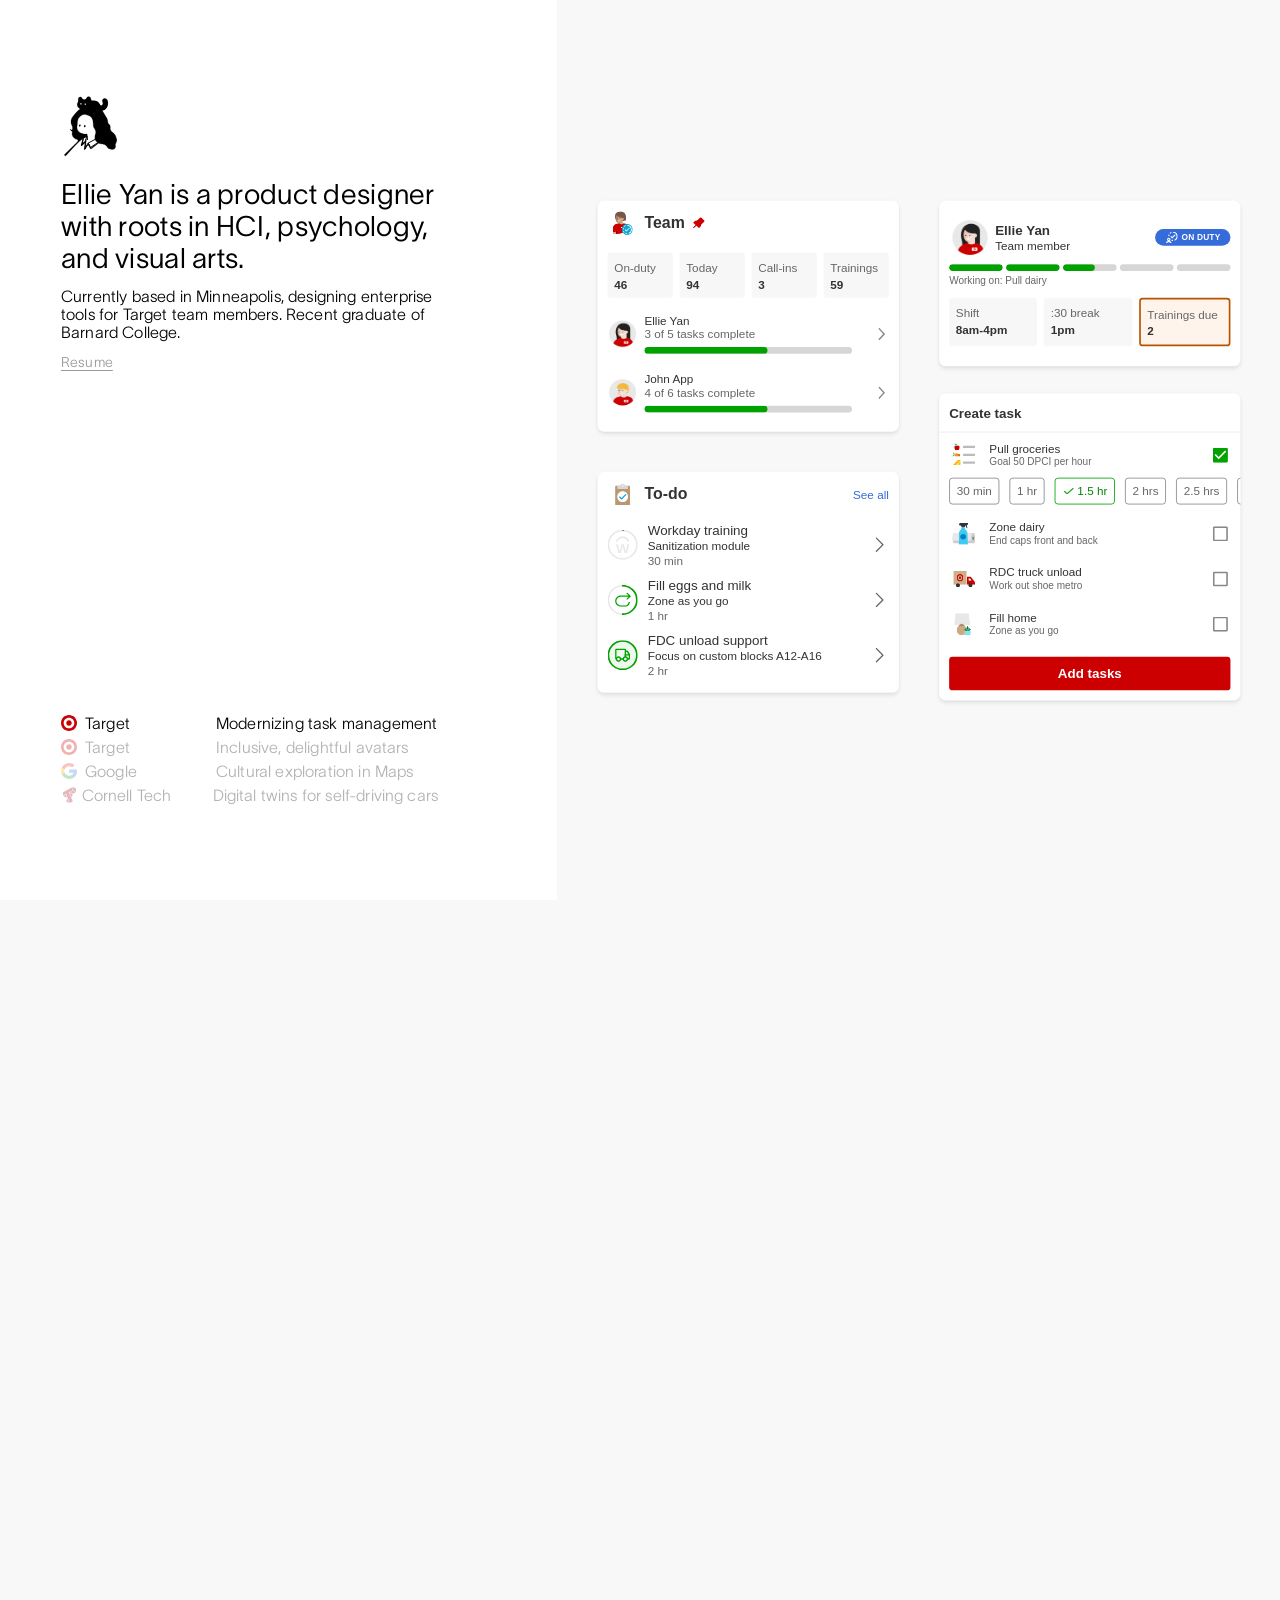
==== commit 5c6a454e: "Responsive layout: fit-scaled projects, touch switching, mobile chrome - Scale each fixed-pixel proj" ====
--- a/index.html
+++ b/index.html
@@ -569,6 +569,25 @@
         goTo(current + dir);
       }
 
+      // Core of the gesture: one increment of drum travel, from wheel or
+      // touch. Accumulates against the rubber band, commits past the
+      // detent, otherwise paints the tug and arms the spring-back.
+      function feed(d) {
+        if (calm.matches) { clickOver(d > 0 ? 1 : -1); return; }
+
+        if (acc !== 0 && (d > 0) !== (acc > 0)) acc = 0; // reversing restarts the tug
+        acc += d;
+
+        var dir  = acc > 0 ? 1 : -1;
+        var edge = dir > 0 ? current === views.length - 1 : current === 0;
+        var t    = 1 - Math.exp(-Math.abs(acc) / DAMP);  // rubber band, saturating
+
+        if (!edge && Math.abs(acc) >= DETENT) { clickOver(dir); return; }
+        paint(edge ? t * 0.35 : t, dir); // at either end there is nothing to peek at
+        clearTimeout(quietTimer);
+        quietTimer = setTimeout(spring, QUIET);
+      }
+
       window.addEventListener('wheel', function (e) {
         var d = e.deltaY;
         if (e.deltaMode === 1) d *= 16;            // lines
@@ -598,19 +617,32 @@
           cooling = false;                // a real push cuts the cooldown short
         }
 
-        if (calm.matches) { clickOver(d > 0 ? 1 : -1); return; }
-
-        if (acc !== 0 && (d > 0) !== (acc > 0)) acc = 0; // reversing restarts the tug
-        acc += d;
-
-        var dir  = acc > 0 ? 1 : -1;
-        var edge = dir > 0 ? current === views.length - 1 : current === 0;
-        var t    = 1 - Math.exp(-Math.abs(acc) / DAMP);  // rubber band, saturating
-
-        if (!edge && Math.abs(acc) >= DETENT) { clickOver(dir); return; }
-        paint(edge ? t * 0.35 : t, dir); // at either end there is nothing to peek at
+        feed(d);
+      }, { passive: true });
+
+      // Touch: drag the drum directly — the same rubber band, fed by real
+      // finger travel (no synthetic momentum to filter). Lifting short of
+      // the detent springs back immediately.
+      var touchY = null;
+      window.addEventListener('touchstart', function (e) {
+        touchY = (e.touches.length === 1 && e.target.closest &&
+                  e.target.closest('.canvas'))
+          ? e.touches[0].clientY
+          : null;
+      }, { passive: true });
+
+      window.addEventListener('touchmove', function (e) {
+        if (touchY === null || settling || cooling) return;
+        var y = e.touches[0].clientY;
+        var d = (touchY - y) * 1.4; // finger up = next; gain for short screens
+        touchY = y;
+        if (Math.abs(d) >= 0.5) feed(d);
+      }, { passive: true });
+
+      window.addEventListener('touchend', function () {
+        touchY = null;
         clearTimeout(quietTimer);
-        quietTimer = setTimeout(spring, QUIET);
+        spring();
       }, { passive: true });
 
       rows.forEach(function (row) {
@@ -637,6 +669,51 @@
       current = { '#avatars': 1, '#maps': 2, '#cornell': 3 }[window.location.hash] || 0;
       sync();
       paint(0, 0);
+    })();
+
+    // Fit-to-canvas: each project composition is a fixed-pixel Figma
+    // export, so instead of reflowing them per breakpoint, scale each one
+    // down (never up) to fit inside the canvas padding box. Phones, small
+    // laptops, and ultrawides all see the full artwork.
+    (function () {
+      if (!window.getComputedStyle) return;
+      var views = Array.prototype.slice.call(document.querySelectorAll('.view'));
+      if (!views.length) return;
+      var natural = null;
+
+      function measure() {
+        natural = views.map(function (view) {
+          var stage = view.firstElementChild;
+          if (!stage) return null;
+          var prev = stage.style.transform;
+          stage.style.transform = 'none';
+          var r = { w: stage.offsetWidth, h: stage.offsetHeight };
+          stage.style.transform = prev;
+          return r;
+        });
+      }
+
+      function fit() {
+        views.forEach(function (view, i) {
+          var stage = view.firstElementChild;
+          var n = natural[i];
+          if (!stage || !n || !n.w || !n.h) return;
+          var cs = window.getComputedStyle(view);
+          var availW = view.clientWidth  - parseFloat(cs.paddingLeft) - parseFloat(cs.paddingRight);
+          var availH = view.clientHeight - parseFloat(cs.paddingTop)  - parseFloat(cs.paddingBottom);
+          var s = Math.min(1, availW / n.w, availH / n.h);
+          stage.style.transform = s < 0.999 ? 'scale(' + s.toFixed(4) + ')' : '';
+        });
+      }
+
+      function refresh() { measure(); fit(); }
+
+      window.addEventListener('resize', fit);
+      window.addEventListener('load', refresh);
+      // Re-measure once real fonts arrive — the task view's natural size
+      // depends on text metrics.
+      if (document.fonts && document.fonts.ready) document.fonts.ready.then(refresh);
+      refresh();
     })();
 
     // Round black dot cursor. Tracks the pointer 1:1 — no trail — and
--- a/styles.css
+++ b/styles.css
@@ -813,14 +813,70 @@
 }
 
 /* ---------------- Responsive ---------------- */
-
-@media (max-width: 1320px) {
-  .canvas-grid { flex-direction: column; align-items: center; }
-}
-
+/* The project compositions are fixed-pixel Figma exports; a fit script
+   in index.html scales each one down to the canvas (never up), so these
+   queries only reshape the page chrome — intro panel, nav, tooltips —
+   around them. Ultrawide needs nothing: content centres at scale 1. */
+
+/* Mobile browsers: track the visible viewport as toolbars collapse */
+@supports (height: 100dvh) {
+  html, body { height: 100dvh; }
+}
+
+/* Narrow desktop / tablet landscape: slim the intro column */
+@media (min-width: 981px) and (max-width: 1180px) {
+  .intro { width: 460px; }
+  .intro-inner { margin-left: 40px; }
+}
+
+/* Short desktop windows: tighten the intro's vertical padding */
+@media (min-width: 981px) and (max-height: 760px) {
+  .intro-inner { padding: 48px 0; }
+}
+
+/* Tablet portrait and phones: intro stacks above the canvas */
 @media (max-width: 980px) {
   body { flex-direction: column; }
-  .intro { width: 100%; }
-  .intro-inner { min-height: 0; padding: 64px 0; gap: 64px; width: auto; max-width: 396px; margin: 0 auto; }
+  .intro { width: 100%; flex-shrink: 0; }
+  .intro-inner {
+    min-height: 0;
+    width: auto;
+    max-width: 560px;
+    margin: 0 auto;
+    padding: 40px 24px 28px;
+    gap: 32px;
+    justify-content: flex-start;
+  }
+  .intro-top { gap: 14px; }
   .canvas { min-height: 0; }
-}
+  .view { padding: 24px 16px; }
+}
+
+/* Phones */
+@media (max-width: 560px) {
+  .intro-inner { padding: 28px 20px 20px; gap: 22px; }
+  .sketch-lines { width: 40px; height: 44px; }
+  .intro-headline { font-size: 21px; letter-spacing: 0.21px; }
+  .intro-bio { font-size: 14px; letter-spacing: 0.14px; }
+  .resume-link { font-size: 13px; }
+  .projects { width: 100%; gap: 8px; }
+  .project-row { font-size: 14px; gap: 12px; align-items: baseline; }
+  .project-name { width: 92px; }
+  .project-desc { white-space: normal; flex: 1; min-width: 0; }
+  .glass-tip { width: min(340px, calc(100vw - 24px)); padding: 16px 18px; }
+}
+
+/* Phone landscape: stacking would leave the canvas a sliver, so keep
+   the side-by-side layout and slim the intro instead */
+@media (max-width: 980px) and (max-height: 500px) {
+  body { flex-direction: row; }
+  .intro { width: 300px; }
+  .intro-inner { max-width: none; margin: 0; padding: 24px 20px; gap: 20px; }
+  .intro-headline { font-size: 18px; }
+  .intro-bio { font-size: 13px; }
+  .sketch-lines { width: 32px; height: 35px; }
+  .projects { width: 100%; gap: 6px; }
+  .project-row { font-size: 12px; gap: 8px; }
+  .project-name { width: 78px; }
+  .project-desc { white-space: normal; flex: 1; min-width: 0; }
+}
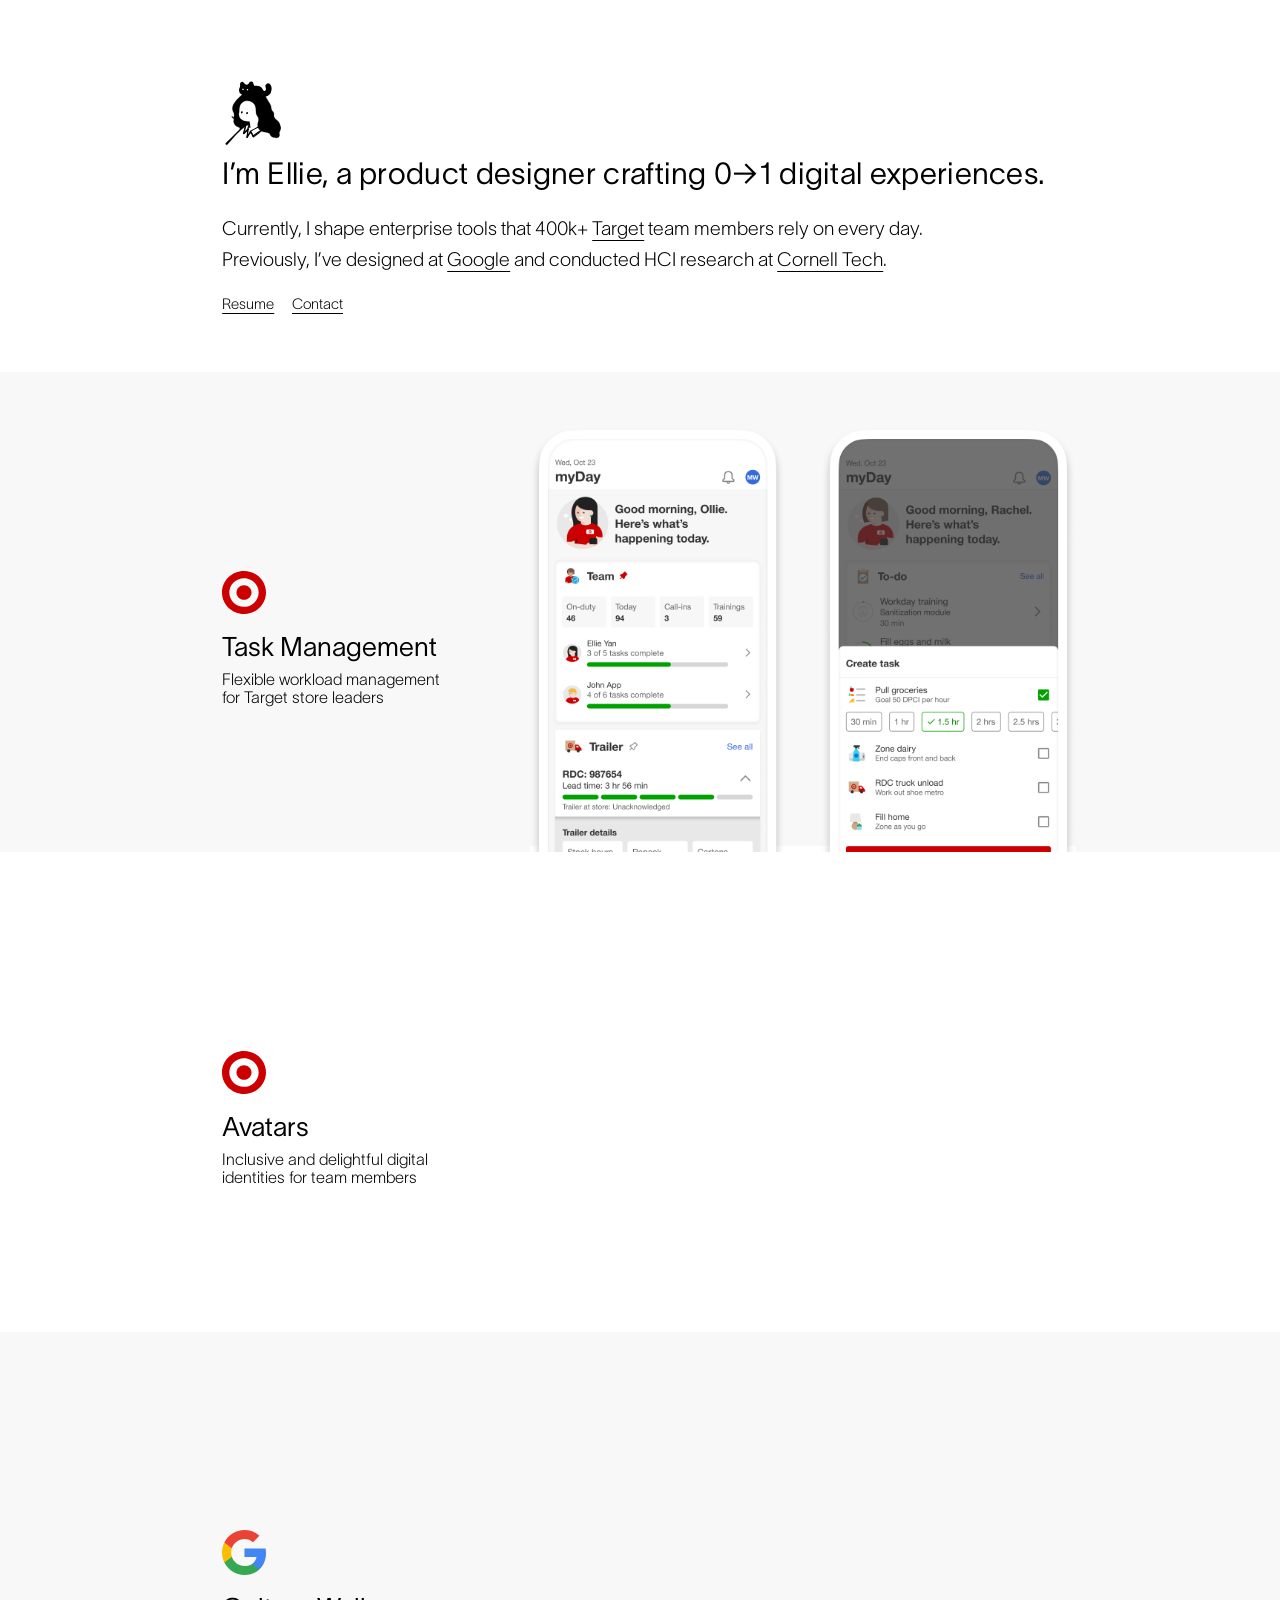
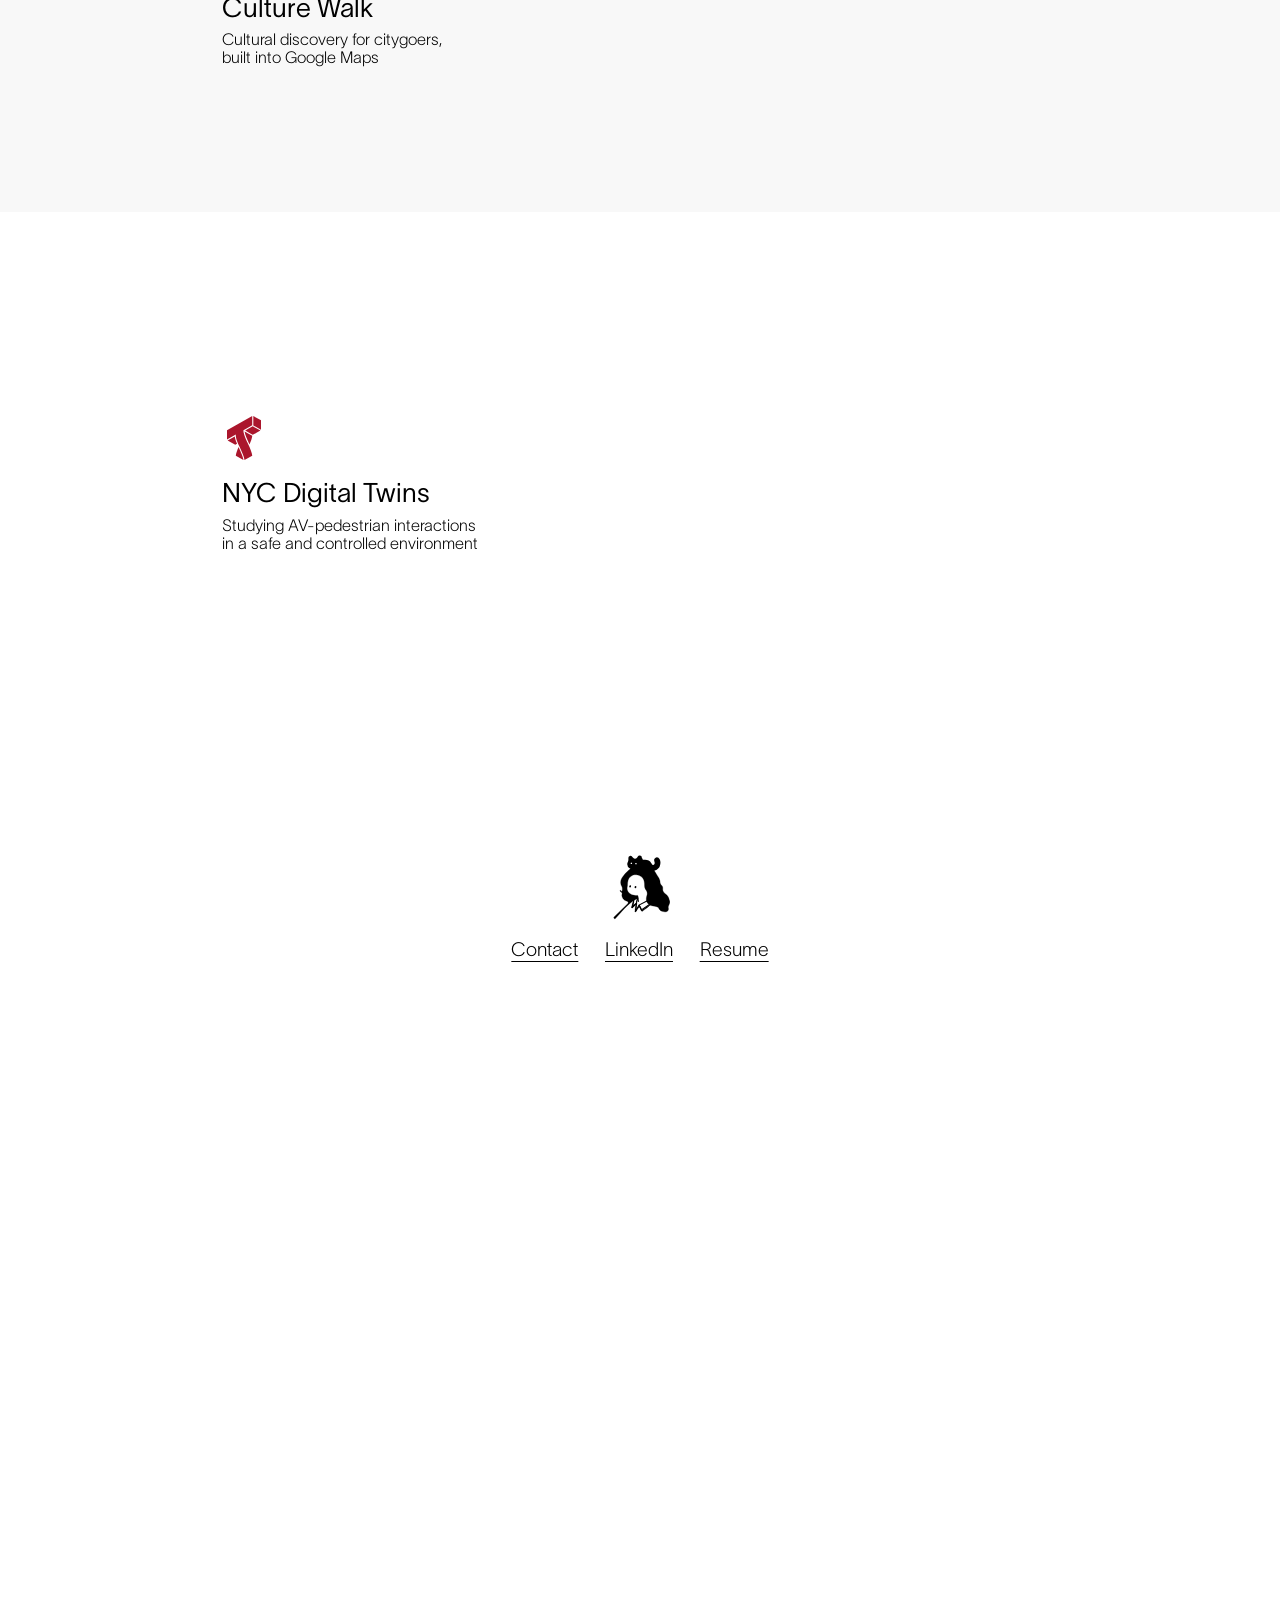
==== commit 3178caa0: "Rebuild the home page from the new Figma design Replaces the fixed view-switcher site with a single " ====
--- a/index.html
+++ b/index.html
@@ -4,733 +4,127 @@
 <meta charset="UTF-8">
 <meta name="viewport" content="width=device-width, initial-scale=1.0">
 <title>Ellie Yan — Product Designer</title>
+<link rel="icon" type="image/svg+xml" href="favicon.svg">
 <link rel="stylesheet" href="styles.css">
 </head>
 <body>
 
-  <!-- ================= Left intro panel ================= -->
-  <aside class="intro">
-    <div class="intro-inner">
-      <div class="intro-top">
-        <img class="sketch-lines" src="assets/sketch-lines.svg" alt="Ellie Yan sketch logo">
-        <div class="intro-text">
-          <h1 class="intro-headline">Ellie Yan is a product designer with roots in HCI, psychology, and visual arts.</h1>
-          <p class="intro-bio">Currently based in Minneapolis, designing enterprise tools for Target team members. Recent graduate of Barnard College.</p>
-          <a class="resume-link" href="resume/index.html" target="_blank" rel="noopener">Resume</a>
+  <div class="page">
+
+    <!-- ================= Intro ================= -->
+    <header class="intro">
+      <img class="sketch-lines" src="assets/sketch-lines.svg" alt="Ellie Yan sketch logo">
+      <h1 class="intro-headline">I’m Ellie, a product designer crafting 0→1 digital experiences.</h1>
+      <div class="intro-bio">
+        <p>Currently, I shape enterprise tools that 400k+ <a class="u scroll-link" href="#task-management">Target</a> team members rely on every day.</p>
+        <p>Previously, I’ve designed at <a class="u scroll-link" href="#culture-walk">Google</a> and conducted HCI research at <a class="u scroll-link" href="#nyc-digital-twins">Cornell Tech</a>.</p>
+      </div>
+      <nav class="intro-links">
+        <a href="assets/ellie-yan-resume-august-2026.pdf" target="_blank" rel="noopener">Resume</a>
+        <a href="mailto:ellieyann0413@gmail.com">Contact</a>
+      </nav>
+    </header>
+
+    <!-- ================= Projects ================= -->
+    <main>
+
+      <!-- Figma node 4204:105108 -->
+      <section class="project band" id="task-management">
+        <div class="project-info">
+          <img class="project-icon" src="assets/icon-section-target.svg" alt="Target" width="59" height="58.99">
+          <h2>Task Management</h2>
+          <p>Flexible workload management for Target store leaders</p>
         </div>
-      </div>
+        <div class="project-scene"><div class="scene-track">
+          <img class="project-graphic g-tasks" src="assets/panel-tasks.png"
+               alt="myDay app screens: team overview with task progress, and a create-task flow">
+        </div></div>
+      </section>
 
-      <nav class="projects">
-        <a class="project-row" href="#tasks" data-view="0">
-          <span class="project-org">
-            <span class="project-logo"><img src="assets/logo-target.svg" alt="Target"></span>
-            <span class="project-name">Target</span>
-          </span>
-          <span class="project-desc">Modernizing task management</span>
-        </a>
-        <a class="project-row dimmed" href="#avatars" data-view="1">
-          <span class="project-org">
-            <span class="project-logo"><img src="assets/logo-target-2.svg" alt="Target"></span>
-            <span class="project-name">Target</span>
-          </span>
-          <span class="project-desc">Inclusive, delightful avatars</span>
-        </a>
-        <a class="project-row dimmed" href="#maps" data-view="2">
-          <span class="project-org">
-            <span class="project-logo"><img src="assets/logo-google.svg" alt="Google"></span>
-            <span class="project-name">Google</span>
-          </span>
-          <span class="project-desc">Cultural exploration in Maps</span>
-        </a>
-        <a class="project-row dimmed" href="#cornell" data-view="3">
-          <span class="project-org">
-            <span class="project-logo" style="width:12.53px"><img src="assets/logo-cornell.svg" alt="Cornell Tech" style="margin-left:2px"></span>
-            <span class="project-name">Cornell Tech</span>
-          </span>
-          <span class="project-desc">Digital twins for self-driving cars</span>
-        </a>
+      <!-- Figma node 4229:83975 -->
+      <section class="project" id="avatars">
+        <div class="project-info">
+          <img class="project-icon" src="assets/icon-section-target.svg" alt="Target" width="59" height="58.99">
+          <h2>Avatars</h2>
+          <p>Inclusive and delightful digital identities for team members</p>
+        </div>
+        <div class="project-scene"><div class="scene-track">
+          <img class="project-graphic g-avatars" src="assets/panel-avatars.png"
+               alt="Avatar customization screens: skin, hair, face and shirt options, and a personalized profile">
+        </div></div>
+      </section>
+
+      <!-- Figma node 4229:84868 -->
+      <section class="project band" id="culture-walk">
+        <div class="project-info">
+          <img class="project-icon project-icon--google" src="assets/icon-section-google.svg" alt="Google" width="59" height="60.21">
+          <h2>Culture Walk</h2>
+          <p>Cultural discovery for citygoers, built into Google Maps</p>
+        </div>
+        <div class="project-scene"><div class="scene-track">
+          <img class="project-graphic g-culture" src="assets/panel-culture.png"
+               alt="Google Maps AR street view and a place card telling the story of Pisillo Italian Panini">
+        </div></div>
+      </section>
+
+      <!-- Figma node 4229:85400 -->
+      <section class="project" id="nyc-digital-twins">
+        <div class="project-info">
+          <img class="project-icon project-icon--cornell" src="assets/icon-section-cornell.svg" alt="Cornell Tech" width="46.21" height="59">
+          <h2>NYC Digital Twins</h2>
+          <p>Studying AV-pedestrian interactions in a safe and controlled environment</p>
+        </div>
+        <div class="project-scene"><div class="scene-track">
+          <img class="project-graphic g-laptop" src="assets/panel-cornell-laptop.png"
+               alt="Laptop running a digital-twin driving simulator of a New York City street">
+          <img class="project-graphic g-oculus" src="assets/panel-oculus.png"
+               alt="Oculus VR headset">
+        </div></div>
+      </section>
+
+    </main>
+
+    <!-- ================= Footer ================= -->
+    <footer class="footer">
+      <img class="sketch-lines" src="assets/sketch-lines.svg" alt="Ellie Yan sketch logo">
+      <nav class="footer-links">
+        <a href="mailto:ellieyann0413@gmail.com">Contact</a>
+        <a href="https://www.linkedin.com/in/ellieeyann/" target="_blank" rel="noopener">LinkedIn</a>
+        <a href="assets/ellie-yan-resume-august-2026.pdf" target="_blank" rel="noopener">Resume</a>
       </nav>
-    </div>
-  </aside>
+    </footer>
 
-  <!-- ================= Right canvas ================= -->
-  <main class="canvas">
-
-    <!-- View 0: Modernizing task management (Figma node 4160:56238) -->
-    <section class="view is-active" id="view-tasks">
-    <div class="canvas-grid">
-
-      <div class="col-a">
-
-        <!-- Team card -->
-        <section class="card team-card">
-          <div class="cell">
-            <div class="cell-leading" style="padding-right:8px">
-              <!-- TM-in-progress avatar illustration, layered SVG export -->
-              <div class="icon-stack clip" style="width:32px;height:32px;margin:0 2px">
-                <img src="assets/tm-torso.svg"    alt="" style="left:3.73px;top:16px">
-                <img src="assets/tm-hairback.svg" alt="" style="left:6.90px;top:2.13px">
-                <img src="assets/tm-face.svg"     alt="" style="left:8.22px;top:3.14px">
-                <img src="assets/tm-shirt.svg"    alt="" style="left:3.73px;top:16.08px">
-                <img src="assets/tm-shadow.svg"   alt="" style="left:7.89px;top:24.10px">
-                <img src="assets/tm-badge.svg"    alt="" style="left:14.21px;top:19.68px">
-                <img src="assets/tm-earring.svg"  alt="" style="left:16.16px;top:11.73px">
-                <img src="assets/tm-bangs.svg"    alt="" style="left:7.32px;top:2.13px">
-                <img src="assets/tm-knob.svg"     alt="" style="left:14.67px;top:16.53px">
-                <img src="assets/tm-vector.svg"   alt="" style="left:16px;top:17.87px">
-              </div>
-            </div>
-            <div class="cell-center">
-              <div style="display:flex;align-items:center;gap:8px">
-                <h2 class="cell-headline-lg">Team</h2>
-                <div class="icon-stack" style="width:16px;height:16px">
-                  <img src="assets/pin.svg" alt="Pinned" style="left:1.53px;top:0.67px">
-                </div>
-              </div>
-            </div>
-          </div>
-
-          <div class="sp-8"></div>
-
-          <div class="stat-row">
-            <div class="stat-box"><p class="stat-label">On-duty</p><p class="stat-value">46</p></div>
-            <div class="stat-box"><p class="stat-label">Today</p><p class="stat-value">94</p></div>
-            <div class="stat-box"><p class="stat-label">Call-ins</p><p class="stat-value">3</p></div>
-            <div class="stat-box"><p class="stat-label">Trainings</p><p class="stat-value">59</p></div>
-          </div>
-
-          <div class="sp-8"></div>
-
-          <div class="cell team-member-row">
-            <div class="cell-leading">
-              <div class="member-avatar"><img src="assets/avatar-ellie-sm.png" alt="Ellie Yan avatar"></div>
-            </div>
-            <div class="cell-center">
-              <div>
-                <p class="cell-headline">Ellie Yan</p>
-                <p class="cell-body">3 of 5 tasks complete</p>
-              </div>
-              <div class="progress-track" style="width:248px">
-                <div class="progress-fill" style="width:59.36%"></div>
-              </div>
-            </div>
-            <div class="chevron-20"><img src="assets/chevron-sm.svg" alt=""></div>
-          </div>
-
-          <div class="cell team-member-row">
-            <div class="cell-leading">
-              <div class="member-avatar"><img src="assets/avatar-john-sm.png" alt="John App avatar"></div>
-            </div>
-            <div class="cell-center">
-              <div>
-                <p class="cell-headline">John App</p>
-                <p class="cell-body">4 of 6 tasks complete</p>
-              </div>
-              <div class="progress-track" style="width:248px">
-                <div class="progress-fill" style="width:59.36%"></div>
-              </div>
-            </div>
-            <div class="chevron-20"><img src="assets/chevron-sm.svg" alt=""></div>
-          </div>
-
-          <div class="sp-12"></div>
-        </section>
-
-        <!-- To-do card -->
-        <section class="card">
-          <div class="cell">
-            <div class="cell-leading" style="padding-right:8px">
-              <div class="icon-stack clip" style="width:32px;height:32px;margin:0 2px">
-                <img src="assets/icon-tasks.svg" alt="" style="left:6.67px;top:2.67px">
-              </div>
-            </div>
-            <div class="cell-center"><h2 class="cell-headline-lg">To-do</h2></div>
-            <div class="cell-trailing"><a class="see-all" href="#">See all</a></div>
-          </div>
-
-          <div class="cell todo-row">
-            <div class="cell-leading">
-              <div class="icon-stack" style="width:36px;height:36px">
-                <img src="assets/progress-circle.svg" alt="" style="left:0;top:0">
-                <img src="assets/arc-green.svg"       alt="" style="left:17px;top:0">
-                <img src="assets/icon-workday.svg"    alt="" style="left:10px;top:8px">
-              </div>
-            </div>
-            <div class="cell-center">
-              <p class="todo-headline">Workday training</p>
-              <p class="todo-body">Sanitization module</p>
-              <p class="todo-caption">30 min</p>
-            </div>
-            <div class="chevron-24"><img src="assets/chevron-24.svg" alt=""></div>
-          </div>
-
-          <div class="cell todo-row">
-            <div class="cell-leading">
-              <div class="icon-stack" style="width:36px;height:36px">
-                <img src="assets/progress-circle.svg" alt="" style="left:0;top:0">
-                <img src="assets/check-green.svg"     alt="" style="left:8.94px;top:8.72px">
-                <img src="assets/ring-green.svg"      alt="" style="left:17px;top:0">
-              </div>
-            </div>
-            <div class="cell-center">
-              <p class="todo-headline">Fill eggs and milk</p>
-              <p class="todo-body">Zone as you go</p>
-              <p class="todo-caption">1 hr</p>
-            </div>
-            <div class="chevron-24"><img src="assets/chevron-24.svg" alt=""></div>
-          </div>
-
-          <div class="cell todo-row">
-            <div class="cell-leading">
-              <div class="icon-stack" style="width:36px;height:36px">
-                <img src="assets/timer-circle.svg"   alt="" style="left:0;top:0">
-                <img src="assets/icon-truck.svg"     alt="" style="left:8.83px;top:10.42px">
-                <img src="assets/timer-circle-2.svg" alt="" style="left:0;top:0">
-              </div>
-            </div>
-            <div class="cell-center">
-              <p class="todo-headline">FDC unload support</p>
-              <p class="todo-body">Focus on custom blocks A12-A16</p>
-              <p class="todo-caption">2 hr</p>
-            </div>
-            <div class="chevron-24"><img src="assets/chevron-24.svg" alt=""></div>
-          </div>
-
-          <div class="sp-12"></div>
-        </section>
-
-      </div>
-
-      <div class="col-b">
-
-        <!-- Team member status card -->
-        <section class="card">
-          <div class="sp-12"></div>
-
-          <div class="cell tm-header">
-            <div class="cell-leading">
-              <div class="tm-avatar"><img src="assets/avatar-ellie-lg.png" alt="Ellie Yan avatar"></div>
-            </div>
-            <div class="cell-center">
-              <p class="cell-headline" style="font-weight:700;font-size:16px;line-height:20px">Ellie Yan</p>
-              <p class="cell-body" style="color:var(--text-primary)">Team member</p>
-            </div>
-            <div class="cell-trailing">
-              <div class="tag">
-                <div class="icon-stack" style="width:16px;height:16px">
-                  <img src="assets/icon-onduty.svg" alt="" style="left:1.33px;top:0.67px">
-                </div>
-                <span class="tag-label">On duty</span>
-              </div>
-            </div>
-          </div>
-
-          <div class="stepper">
-            <div class="stepper-steps">
-              <div class="step"><div class="step-fill"></div></div>
-              <div class="step"><div class="step-fill"></div></div>
-              <div class="step"><div class="step-fill" style="width:58.78%"></div></div>
-              <div class="step"></div>
-              <div class="step"></div>
-            </div>
-            <p class="stepper-label">Working on: Pull dairy</p>
-          </div>
-
-          <div class="sp-12"></div>
-
-          <div class="stat-row">
-            <div class="stat-box"><p class="stat-label">Shift</p><p class="stat-value">8am-4pm</p></div>
-            <div class="stat-box"><p class="stat-label">:30 break</p><p class="stat-value">1pm</p></div>
-            <div class="stat-box warning"><p class="stat-label">Trainings due</p><p class="stat-value">2</p></div>
-          </div>
-
-          <div class="sp-24"></div>
-        </section>
-
-        <!-- Create task card -->
-        <section class="card create-card">
-          <div class="sp-4"></div>
-
-          <div class="cell create-header">
-            <div class="cell-center"><h2 class="cell-headline-md">Create task</h2></div>
-          </div>
-
-          <div class="cell task-row">
-            <div class="cell-leading">
-              <div class="icon-stack clip" style="width:32px;height:32px;margin:0 2px">
-                <img src="assets/icon-food-order.svg" alt="" style="left:2.13px;top:2.35px">
-              </div>
-            </div>
-            <div class="cell-center">
-              <p class="task-title">Pull groceries</p>
-              <p class="task-sub">Goal 50 DPCI per hour</p>
-            </div>
-            <div class="checkbox"><img src="assets/checkbox-checked.svg" alt="Selected"></div>
-          </div>
-
-          <div class="chips">
-            <div class="chip">30 min</div>
-            <div class="chip">1 hr</div>
-            <div class="chip selected">
-              <span class="chip-check"><img src="assets/chip-check.svg" alt=""></span>
-              <span>1.5 hr</span>
-            </div>
-            <div class="chip">2 hrs</div>
-            <div class="chip">2.5 hrs</div>
-            <div class="chip">3 hr</div>
-            <div class="chip">3.5 hr</div>
-            <div class="chip">4 hr</div>
-          </div>
-
-          <div class="cell task-row">
-            <div class="cell-leading">
-              <div class="icon-stack clip" style="width:32px;height:32px;margin:0 2px">
-                <img src="assets/clean-spray.svg"  alt="" style="left:9.39px;top:8.05px;transform:rotate(90deg)">
-                <img src="assets/clean-bottle.svg" alt="" style="left:9.33px;top:2.67px">
-              </div>
-            </div>
-            <div class="cell-center">
-              <p class="task-title">Zone dairy</p>
-              <p class="task-sub">End caps front and back</p>
-            </div>
-            <div class="checkbox"><img src="assets/checkbox-empty.svg" alt="Not selected"></div>
-          </div>
-
-          <div class="cell task-row">
-            <div class="cell-leading">
-              <div class="icon-stack clip" style="width:32px;height:32px;margin:0 2px">
-                <img src="assets/truck-back.svg"     alt="" style="left:2.67px;top:6.30px">
-                <img src="assets/truck-bullseye.svg" alt="" style="left:6.79px;top:10.42px">
-                <img src="assets/truck-front.svg"    alt="" style="left:19.03px;top:12.97px">
-                <img src="assets/truck-window.svg"   alt="" style="left:20.85px;top:14.78px">
-                <img src="assets/truck-wheels.svg"   alt="" style="left:5.70px;top:20.55px">
-              </div>
-            </div>
-            <div class="cell-center">
-              <p class="task-title">RDC truck unload</p>
-              <p class="task-sub">Work out shoe metro</p>
-            </div>
-            <div class="checkbox"><img src="assets/checkbox-empty.svg" alt="Not selected"></div>
-          </div>
-
-          <div class="cell task-row">
-            <div class="cell-leading">
-              <div class="icon-stack clip" style="width:32px;height:32px;margin:0 2px">
-                <img src="assets/lamp-shade.svg"         alt="" style="left:4px;top:2.67px">
-                <img src="assets/lamp-base.svg"          alt="" style="left:7.28px;top:14.96px">
-                <img src="assets/lamp-base-shadow.svg"   alt="" style="left:9.29px;top:14.96px">
-                <img src="assets/plant-leaves-dark.svg"  alt="" style="left:16.24px;top:18.35px">
-                <img src="assets/plant-leaves-light.svg" alt="" style="left:17.18px;top:20.15px">
-                <img src="assets/plant-base.svg"         alt="" style="left:16px;top:23.78px">
-                <img src="assets/plant-base-bottom.svg"  alt="" style="left:16.35px;top:27.69px">
-              </div>
-            </div>
-            <div class="cell-center">
-              <p class="task-title">Fill home</p>
-              <p class="task-sub">Zone as you go</p>
-            </div>
-            <div class="checkbox"><img src="assets/checkbox-empty.svg" alt="Not selected"></div>
-          </div>
-
-          <div class="button-layout">
-            <button class="btn-primary" type="button">Add tasks</button>
-          </div>
-        </section>
-
-      </div>
-
-    </div>
-    </section>
-
-    <!-- View 1: Inclusive, delightful avatars (Figma node 4171:56507) -->
-    <section class="view" id="view-avatars">
-    <div class="avatar-grid">
-      <div class="avatar-col" style="width:236px">
-        <div class="panel" style="width:236px;height:373px">
-          <img src="assets/panel-accessories.png" alt="Avatar accessories: glasses, hats, and face masks" style="width:251.5px;height:389px">
-        </div>
-        <div class="panel" style="width:235px;height:364px">
-          <img src="assets/panel-heads.png" alt="Avatar heads in a range of skin tones" style="width:251px;height:380px">
-        </div>
-      </div>
-      <div class="avatar-col" style="width:290px">
-        <div class="panel" style="width:288px;height:382px">
-          <img src="assets/panel-hairstyles.png" alt="Avatar hairstyle options" style="width:304px;height:398px">
-        </div>
-        <div class="panel" style="width:290px;height:99px">
-          <img src="assets/panel-hairbase.png" alt="Hair color palette swatches" style="width:305.5px;height:115px">
-        </div>
-        <div class="panel" style="width:290px;height:214px">
-          <img src="assets/panel-shirts.png" alt="Team member shirt options" style="width:305.5px;height:230px">
-        </div>
-      </div>
-    </div>
-    </section>
-
-    <!-- View 2: Cultural exploration in Maps (Figma node 4180:60712) -->
-    <section class="view" id="view-maps">
-    <div class="maps-grid">
-      <div class="panel" style="width:352px;height:590px">
-        <img src="assets/panel-maps-ar.png" alt="Google Maps AR street view highlighting Pisillo Italian Panini" style="width:364px;height:602px">
-      </div>
-      <div class="maps-col">
-        <div class="panel" style="width:289px;height:372px">
-          <img src="assets/panel-maps-card.png" alt="Maps place card for Pisillo Italian Panini with story and photos" style="width:301px;height:384px">
-        </div>
-        <div class="panel" style="width:289px;height:170px">
-          <img src="assets/panel-maps-settings.png" alt="Maps exploration category selection: art, food, nature, architecture, hidden gems, local stories" style="width:300px;height:182px">
-        </div>
-      </div>
-    </div>
-    </section>
-
-    <!-- View 3: Digital twins for self-driving cars (Figma node 4180:62115) -->
-    <section class="view" id="view-cornell">
-    <div class="ct-col">
-      <img src="assets/panel-ct-vr.png" alt="Driving simulator editor with side-by-side scene and camera views" width="450" height="238">
-      <img src="assets/panel-ct-view.png" alt="Simulated street-level view of a digital-twin NYC intersection" width="450" height="237">
-      <img src="assets/panel-ct-nyc.png" alt="3D digital-twin model of the New York City skyline" width="450" height="269">
-    </div>
-    </section>
-
-  </main>
-
-  <!-- Floating glass blurb — appears while hovering the task-management
-       project's cards, rides alongside the pointer -->
-  <div class="glass-tip" id="tasks-tip" aria-hidden="true">
-    <p>Previously, Target stores relied on paper assignment sheets to coordinate workload. Digital task assignments is a 0&rarr;1 system bringing structured task management to 400k+ employees across 2,000 Target stores.</p>
-    <p>We redesigned the fragmented, disconnected nature of paper into an experience that offers real-time visibility, interconnectedness across teams, and flexibility needed for the fast-paced nature of daily store operations.</p>
-    <div class="glass-tip-foot">
-      <p class="glass-tip-meta">Mobile &bull; Web</p>
-      <p class="glass-tip-esc">Press esc to dismiss</p>
-    </div>
-  </div>
-
-  <div class="glass-tip" id="avatars-tip" aria-hidden="true">
-    <p>Previously, when Target employees opened their daily work app, they were greeted by randomized avatars from a generic list of 18 presets.</p>
-    <p>We introduced customizable avatars, a new way for employees to craft a digital identity that feels inclusive and representative.</p>
-    <div class="glass-tip-foot">
-      <p class="glass-tip-meta">Mobile</p>
-      <p class="glass-tip-esc">Press esc to dismiss</p>
-    </div>
-  </div>
-
-  <div class="glass-tip" id="maps-tip" aria-hidden="true">
-    <p>A neighborhood&rsquo;s cultural history lives in oral histories, community archives, and local record-keeping. Culture Walk brings that cultural richness directly into Google Maps, layering it onto walking routes through AR wayfinding and community-contributed archives.</p>
-    <div class="glass-tip-foot">
-      <p class="glass-tip-meta">Mobile</p>
-      <p class="glass-tip-esc">Press esc to dismiss</p>
-    </div>
-  </div>
-
-  <div class="glass-tip" id="cornell-tip" aria-hidden="true">
-    <p>We instinctively understand that driver-pedestrian interactions differ across cultures and cities, which means one universal driving behavior won&rsquo;t suffice for autonomous vehicles once deployed globally. To inform the design of safe and culturally-aware AVs, we built digital twins of 3 NYC locales to observe driver-pedestrian interactions in a controlled VR environment.</p>
-    <div class="glass-tip-foot">
-      <p class="glass-tip-meta">VR</p>
-      <p class="glass-tip-esc">Press esc to dismiss</p>
-    </div>
   </div>
 
   <script>
-    // Picker-style project switcher. The left intro panel stays fixed; the
-    // canvas behaves like the drum of an iOS picker. A two-finger scroll
-    // tugs the current project against a rubber band while its neighbour
-    // crests the opposite edge — scroll down and the next project peeks up
-    // from the bottom, scroll up and the previous one dips in from the top.
-    // Let go short of the detent and the drum springs home; push past it and
-    // it clicks over to that project. Nav rows and arrow keys jump directly.
+    // On desktop the page is laid out at the design's native 1728px width
+    // and zoomed as one unit so every window size shows the same
+    // proportions (zoom, unlike transform, keeps scroll height in sync).
+    // Below the mobile breakpoint the layout reflows instead, so the zoom
+    // is dropped — scaling 1728px down to a phone would be unreadable.
     (function () {
-      var canvas = document.querySelector('.canvas');
-      var views  = Array.prototype.slice.call(document.querySelectorAll('.view'));
-      var rows   = Array.prototype.slice.call(document.querySelectorAll('.project-row[data-view]'));
-      var calm   = window.matchMedia('(prefers-reduced-motion: reduce)');
-
-      // Feel — distances in px, durations in ms. TUG and PEEK are deliberately
-      // lopsided: the outgoing project only nudges, while the incoming one
-      // travels far enough to actually show its top edge.
-      var TUG    = 56;  // how far the settled project lifts at a full tug
-      var PEEK   = 200; // how much of the neighbouring project crests the edge
-      var DAMP   = 32;  // wheel px per unit of rubber band; higher = stiffer
-      var DETENT = 44;  // accumulated wheel px that clicks the drum over
-      var COMMIT = 720; // click-over animation (outlasts the 0.7s fade)
-      var SPRING = 440; // snap-back animation (outlasts the 0.42s fade)
-      var QUIET  = 120; // wheel silence that reads as "fingers lifted"
-
-      var current  = 0;
-      var acc      = 0;     // accumulated wheel delta for the gesture in flight
-      var settling = false; // a click-over or snap-back is playing
-      var cooling  = false; // swallowing the momentum tail after a click-over
-      var height   = 0;     // cached so a gesture never reads layout
-      var bank     = 0;     // fresh scrolling banked while an animation plays
-      var banking  = false;
-      var lastDir  = 0, lastMag = 0, lastTime = 0; // fresh-gesture detection
-      var quietTimer, settleTimer, coolTimer;
-
-      function measure() { height = canvas.offsetHeight || window.innerHeight; }
-
-      function place(view, y, scale, opacity, z) {
-        view.style.transform = (y === 0 && scale === 1)
-          ? ''
-          : 'translateY(' + y.toFixed(2) + 'px) scale(' + scale.toFixed(4) + ')';
-        view.style.opacity = opacity;
-        view.style.zIndex = z;
+      var MOBILE = 900;
+      function fit() {
+        var w = document.documentElement.clientWidth;
+        document.body.style.zoom = w <= MOBILE ? '' : w / 1728;
       }
-
-      // Draw the whole drum for one instant. `t` is the tug amount (0 at rest,
-      // approaching 1 at the detent); `dir` is +1 while the next project rises
-      // from the bottom, -1 while the previous one drops in from the top. The
-      // neighbour rides above the settled view so it reads as sliding over it.
-      function paint(t, dir) {
-        var neighbour = dir ? current + dir : -1;
-        views.forEach(function (view, i) {
-          if (i === current) {
-            place(view, -dir * t * TUG, 1 - t * 0.02, 1 - t * 0.06, 1);
-          } else if (i === neighbour) {
-            place(view, dir * (height - t * PEEK), 0.98 + t * 0.02, 1, 2);
-          } else {
-            place(view, i < current ? -height : height, 0.98, 0, 0);
-          }
-          view.classList.toggle('tugging', t > 0 && (i === current || i === neighbour));
-        });
-      }
-
-      function sync() {
-        views.forEach(function (view, i) {
-          view.classList.toggle('is-active', i === current);
-          if (i === current) view.removeAttribute('inert');
-          else view.setAttribute('inert', '');
-        });
-        rows.forEach(function (row) {
-          row.classList.toggle('dimmed', Number(row.dataset.view) !== current);
-        });
-      }
-
-      // Hand the named curve to the two views taking part, apply the change,
-      // then strip every curve once it has played. Views that are not part of
-      // the move stay curve-less so they can be re-parked without animating.
-      function animate(cast, curve, ms, mutate) {
-        clearTimeout(settleTimer);
-        views.forEach(function (view) { view.classList.remove('settling', 'springing'); });
-        cast.forEach(function (view) { if (view) view.classList.add(curve); });
-        settling = true;
-        mutate();
-        settleTimer = setTimeout(function () {
-          views.forEach(function (view) { view.classList.remove('settling', 'springing'); });
-          settling = false;
-          paint(0, 0); // drops the transform on the settled view so text re-sharpens
-          var queued = bank;
-          bank = 0;
-          banking = false;
-          // Scrolling done while the animation played chains straight into
-          // the next click-over instead of vanishing.
-          if (Math.abs(queued) >= DETENT) clickOver(queued > 0 ? 1 : -1);
-        }, ms);
-      }
-
-      function goTo(i) {
-        i = Math.max(0, Math.min(views.length - 1, i));
-        if (i === current || settling) return;
-        acc = 0;
-        clearTimeout(quietTimer);
-        if (calm.matches) {
-          current = i;
-          sync();
-          paint(0, 0);
-          return;
-        }
-        animate([views[current], views[i]], 'settling', COMMIT, function () {
-          current = i;
-          sync();
-          paint(0, 0);
-        });
-      }
-
-      // Released before the detent — unwind the rubber band.
-      function spring() {
-        if (acc === 0 || settling) return;
-        var dir = acc > 0 ? 1 : -1;
-        acc = 0;
-        animate([views[current], views[current + dir]], 'springing', SPRING, function () {
-          paint(0, 0);
-        });
-      }
-
-      // A trackpad keeps firing wheel events after the fingers lift, so once
-      // the drum clicks over it ignores the decaying momentum tail — but only
-      // the tail: a fresh push (detected above) punches straight through.
-      function cool() {
-        clearTimeout(coolTimer);
-        coolTimer = setTimeout(function () { cooling = false; }, QUIET + 40);
-      }
-
-      function clickOver(dir) {
-        cooling = true;
-        cool();
-        goTo(current + dir);
-      }
-
-      // Core of the gesture: one increment of drum travel, from wheel or
-      // touch. Accumulates against the rubber band, commits past the
-      // detent, otherwise paints the tug and arms the spring-back.
-      function feed(d) {
-        if (calm.matches) { clickOver(d > 0 ? 1 : -1); return; }
-
-        if (acc !== 0 && (d > 0) !== (acc > 0)) acc = 0; // reversing restarts the tug
-        acc += d;
-
-        var dir  = acc > 0 ? 1 : -1;
-        var edge = dir > 0 ? current === views.length - 1 : current === 0;
-        var t    = 1 - Math.exp(-Math.abs(acc) / DAMP);  // rubber band, saturating
-
-        if (!edge && Math.abs(acc) >= DETENT) { clickOver(dir); return; }
-        paint(edge ? t * 0.35 : t, dir); // at either end there is nothing to peek at
-        clearTimeout(quietTimer);
-        quietTimer = setTimeout(spring, QUIET);
-      }
-
-      window.addEventListener('wheel', function (e) {
-        var d = e.deltaY;
-        if (e.deltaMode === 1) d *= 16;            // lines
-        else if (e.deltaMode === 2) d *= height;   // pages
-        var mag = Math.abs(d);
-        if (mag < 1) return;
-
-        // A momentum tail decays steadily inside a dense event stream. An
-        // event after a gap, a direction flip, or a delta growing again is
-        // the user's fingers — never ignore those.
-        var now = e.timeStamp || Date.now();
-        var fresh = now - lastTime > 160 ||
-                    (d > 0) !== (lastDir > 0) ||
-                    mag > lastMag * 1.3 + 4;
-        lastTime = now; lastDir = d; lastMag = mag;
-
-        if (settling) {
-          // Mid-animation: bank deliberate scrolling so it chains into the
-          // next click-over the moment the drum lands, instead of dying.
-          if (fresh) banking = true;
-          if (banking) bank += d;
-          return;
-        }
-        if (cooling) {
-          if (!fresh) { cool(); return; } // still just momentum — swallow it
-          clearTimeout(coolTimer);
-          cooling = false;                // a real push cuts the cooldown short
-        }
-
-        feed(d);
-      }, { passive: true });
-
-      // Touch: drag the drum directly — the same rubber band, fed by real
-      // finger travel (no synthetic momentum to filter). Lifting short of
-      // the detent springs back immediately.
-      var touchY = null;
-      window.addEventListener('touchstart', function (e) {
-        touchY = (e.touches.length === 1 && e.target.closest &&
-                  e.target.closest('.canvas'))
-          ? e.touches[0].clientY
-          : null;
-      }, { passive: true });
-
-      window.addEventListener('touchmove', function (e) {
-        if (touchY === null || settling || cooling) return;
-        var y = e.touches[0].clientY;
-        var d = (touchY - y) * 1.4; // finger up = next; gain for short screens
-        touchY = y;
-        if (Math.abs(d) >= 0.5) feed(d);
-      }, { passive: true });
-
-      window.addEventListener('touchend', function () {
-        touchY = null;
-        clearTimeout(quietTimer);
-        spring();
-      }, { passive: true });
-
-      rows.forEach(function (row) {
-        row.addEventListener('click', function (e) {
-          e.preventDefault();
-          goTo(Number(row.dataset.view));
-        });
-      });
-
-      window.addEventListener('keydown', function (e) {
-        if (e.metaKey || e.ctrlKey || e.altKey) return;
-        var step = { ArrowDown: 1, PageDown: 1, ArrowUp: -1, PageUp: -1 }[e.key];
-        if (!step) return;
-        e.preventDefault();
-        goTo(current + step);
-      });
-
-      window.addEventListener('resize', function () {
-        measure();
-        if (!settling && acc === 0) paint(0, 0); // re-park the off-screen views
-      });
-
-      measure();
-      current = { '#avatars': 1, '#maps': 2, '#cornell': 3 }[window.location.hash] || 0;
-      sync();
-      paint(0, 0);
+      window.addEventListener('resize', fit);
+      fit();
     })();
 
-    // Fit-to-canvas: each project composition is a fixed-pixel Figma
-    // export, so instead of reflowing them per breakpoint, scale each one
-    // down (never up) to fit inside the canvas padding box. Phones, small
-    // laptops, and ultrawides all see the full artwork.
-    (function () {
-      if (!window.getComputedStyle) return;
-      var views = Array.prototype.slice.call(document.querySelectorAll('.view'));
-      if (!views.length) return;
-      var natural = null;
-
-      function measure() {
-        natural = views.map(function (view) {
-          var stage = view.firstElementChild;
-          if (!stage) return null;
-          var prev = stage.style.transform;
-          stage.style.transform = 'none';
-          var r = { w: stage.offsetWidth, h: stage.offsetHeight };
-          stage.style.transform = prev;
-          return r;
-        });
-      }
-
-      function fit() {
-        views.forEach(function (view, i) {
-          var stage = view.firstElementChild;
-          var n = natural[i];
-          if (!stage || !n || !n.w || !n.h) return;
-          var cs = window.getComputedStyle(view);
-          var availW = view.clientWidth  - parseFloat(cs.paddingLeft) - parseFloat(cs.paddingRight);
-          var availH = view.clientHeight - parseFloat(cs.paddingTop)  - parseFloat(cs.paddingBottom);
-          var s = Math.min(1, availW / n.w, availH / n.h);
-          stage.style.transform = s < 0.999 ? 'scale(' + s.toFixed(4) + ')' : '';
-        });
-      }
-
-      function refresh() { measure(); fit(); }
-
-      window.addEventListener('resize', fit);
-      window.addEventListener('load', refresh);
-      // Re-measure once real fonts arrive — the task view's natural size
-      // depends on text metrics.
-      if (document.fonts && document.fonts.ready) document.fonts.ready.then(refresh);
-      refresh();
-    })();
-
-    // Round black dot cursor. Tracks the pointer 1:1 — no trail — and
-    // opens into a ring over anything clickable. Touch devices and
-    // coarse pointers keep the native cursor.
+    // Glass-lens cursor riding the pointer 1:1 (ported from the
+    // deployed site). Appended to <html>, not <body>, so the body
+    // zoom doesn't scale the dot or skew its tracking.
     (function () {
       if (!window.matchMedia('(hover: hover) and (pointer: fine)').matches) return;
 
       var dot = document.createElement('div');
       dot.className = 'cursor-dot';
       dot.setAttribute('aria-hidden', 'true');
-      document.body.appendChild(dot);
+      document.documentElement.appendChild(dot);
       document.documentElement.classList.add('custom-cursor');
 
-      // Elements that swell the lens into its hover state — includes the
-      // project graphics that summon a glass blurb
-      var CLICKABLE = 'a, button, [role="button"], input, select, textarea, label, #view-tasks .card, #view-avatars .panel, #view-maps .panel, #view-cornell .ct-col img';
+      var CLICKABLE = 'a, button, [role="button"], input, select, textarea, label';
 
       window.addEventListener('pointermove', function (e) {
         dot.style.transform = 'translate(' + e.clientX + 'px,' + e.clientY + 'px)';
@@ -747,66 +141,37 @@
       document.documentElement.addEventListener('mouseenter', function () { dot.classList.add('on'); });
     })();
 
-    // Floating glass blurbs: each project view can pair a hover region
-    // with a panel that rides beside the cursor, flipping sides near the
-    // viewport edges. Esc dismisses until the pointer leaves the region.
+    // Bio links scroll to their project section (scrollIntoView stays
+    // correct under the body zoom, unlike native anchor jumps)
+    document.querySelectorAll('.scroll-link').forEach(function (link) {
+      link.addEventListener('click', function (e) {
+        e.preventDefault();
+        document.querySelector(link.getAttribute('href'))
+          .scrollIntoView({ behavior: 'smooth' });
+      });
+    });
+
+    // Scroll reveals (skipped for prefers-reduced-motion via the CSS gate):
+    //   .in-view    — set once, the first time a section appears. Drives the
+    //                 project text, which settles in and then stays put.
+    //   .on-screen  — toggled, so the graphics rise from the bottom again
+    //                 every time their section is scrolled back to.
+    // The two thresholds give the toggle hysteresis: a section has to be a
+    // quarter visible to arrive and all but gone to leave, so a graphic
+    // parked near the edge of the viewport can't flicker.
     (function () {
-      var pairs = [
-        ['#view-tasks .card',    'tasks-tip'],
-        ['#view-avatars .panel', 'avatars-tip'],
-        ['#view-maps .panel',    'maps-tip'],
-        ['#view-cornell .ct-col img', 'cornell-tip']
-      ].map(function (p) {
-        return { sel: p[0], tip: document.getElementById(p[1]) };
-      }).filter(function (p) { return p.tip; });
-      if (!pairs.length) return;
-
-      var OFFSET = 26; // gap between pointer and panel
-      var active = null;     // pair currently showing
-      var dismissed = false; // Esc pressed — stays hidden until re-entry
-
-      function hide() {
-        if (!active) return;
-        active.tip.classList.remove('show');
-        active.tip.setAttribute('aria-hidden', 'true');
-        active = null;
-      }
-
-      window.addEventListener('keydown', function (e) {
-        if (e.key === 'Escape') { dismissed = true; hide(); }
+      var observer = new IntersectionObserver(function (entries) {
+        entries.forEach(function (entry) {
+          if (entry.intersectionRatio >= 0.25) {
+            entry.target.classList.add('in-view', 'on-screen');
+          } else if (entry.intersectionRatio <= 0.02) {
+            entry.target.classList.remove('on-screen');
+          }
+        });
+      }, { threshold: [0, 0.02, 0.25] });
+      document.querySelectorAll('.project').forEach(function (el) {
+        observer.observe(el);
       });
-
-      window.addEventListener('pointermove', function (e) {
-        var hit = null;
-        if (e.target && e.target.closest) {
-          for (var i = 0; i < pairs.length; i++) {
-            if (e.target.closest(pairs[i].sel)) { hit = pairs[i]; break; }
-          }
-        }
-
-        if (!hit) {
-          hide();
-          dismissed = false; // leaving the region re-arms the tooltip
-          return;
-        }
-        if (dismissed) return;
-        if (active && active !== hit) hide();
-
-        var tip = hit.tip;
-        if (!tip.tipW) { tip.tipW = tip.offsetWidth; tip.tipH = tip.offsetHeight; }
-        var x = e.clientX + OFFSET;
-        var y = e.clientY + OFFSET;
-        if (x + tip.tipW > window.innerWidth - 16)  x = e.clientX - tip.tipW - OFFSET;
-        if (y + tip.tipH > window.innerHeight - 16) y = e.clientY - tip.tipH - OFFSET;
-        tip.style.left = x + 'px';
-        tip.style.top  = y + 'px';
-
-        if (active !== hit) {
-          tip.classList.add('show');
-          tip.setAttribute('aria-hidden', 'false');
-          active = hit;
-        }
-      }, { passive: true });
     })();
   </script>
 
--- a/styles.css
+++ b/styles.css
@@ -1,13 +1,12 @@
 /* ============================================================
-   Ellie's Journey — Home
-   Design source: Figma node 4160:56238
+   Ellie's Journey — Home, scrolling page
+   Design source: Figma node 4204:105105 (1728×3675 artboard)
    ============================================================ */
 
 @font-face {
   font-family: 'TWK Lausanne';
-  src: url('fonts/twk_lausanne/TWKLausanne-200.woff2') format('woff2'),
-       url('fonts/twk_lausanne/TWKLausanne-200.otf') format('opentype');
-  font-weight: 200;
+  src: url('fonts/twk_lausanne/TWKLausanne-150.otf') format('opentype');
+  font-weight: 150;
   font-style: normal;
   font-display: swap;
 }
@@ -22,690 +21,27 @@
 }
 
 :root {
-  /* Design tokens (Figma variables) */
-  --text-primary: #333333;
-  --text-secondary: #666666;
-  --text-link: #366CD9;
-  --text-success: #008500;
-  --text-inverse: #FFFFFF;
-  --bg-primary: #FFFFFF;
-  --bg-secondary: #F7F7F7;
-  --bg-page: #F8F8F8;
-  --bg-disabled: #D6D6D6;
-  --bg-in-progress: #366CD9;
-  --bg-warning-subdued: #FFF4EB;
-  --bg-warning: #B85300;
-  --border-default: #888888;
-  --border-success: #00A200;
-  --icon-success: #00A200;
-  --target-red: #CC0000;
-  --grey-light: #E9E9E9;
+  --text-primary: #000000;
+  --bg-page: #FFFFFF;
+  --bg-band: #F8F8F8;
 
   --font-display: 'TWK Lausanne', 'Helvetica Neue', Helvetica, Arial, sans-serif;
-  --font-ui: 'Helvetica for Target', 'Helvetica Neue', Helvetica, Arial, sans-serif;
-
-  --shadow-medium:
-    0 -1px 6px rgba(0, 0, 0, 0.02),
-    0 1px 3px rgba(0, 0, 0, 0.04),
-    0 3px 5px rgba(0, 0, 0, 0.04),
-    0 4px 6px rgba(0, 0, 0, 0.04);
 }
 
 * { box-sizing: border-box; }
 
-/* The page never physically scrolls — wheel input only switches
-   project views, so the left intro panel stays fixed in place. */
-html, body {
-  height: 100%;
-  overflow: hidden;
-  overscroll-behavior: none;
-}
-
-body {
-  margin: 0;
-  display: flex;
-  background: var(--bg-page);
-  font-family: var(--font-ui);
-  -webkit-font-smoothing: antialiased;
-}
-
-/* ---------------- Left intro panel ---------------- */
-
-.intro {
-  width: 557px;
-  flex-shrink: 0;
-  background: var(--bg-primary);
-}
-
-.intro-inner {
-  width: 396px;
-  margin-left: 61px;
-  min-height: 100vh;
-  padding: 96px 0;
-  display: flex;
-  flex-direction: column;
-  justify-content: space-between;
-}
-
-.intro-top {
-  display: flex;
-  flex-direction: column;
-  gap: 20px;
-}
-
-.sketch-lines {
-  width: 56px;
-  height: 62px;
-  display: block;
-}
-
-.intro-text {
-  display: flex;
-  flex-direction: column;
-  gap: 13px;
-  color: #000;
-  font-family: var(--font-display);
-}
-
-.intro-headline {
-  margin: 0;
-  font-size: 28px;
-  font-weight: 250; /* TWK Lausanne 250 */
-  letter-spacing: 0.28px;
-  line-height: normal;
-}
-
-.intro-bio {
-  margin: 0;
-  max-width: 372px;
-  font-size: 16px;
-  font-weight: 200; /* TWK Lausanne 200 */
-  letter-spacing: 0.16px;
-  line-height: normal;
-}
-
-.resume-link {
-  align-self: flex-start;
-  font-size: 14px;
-  font-weight: 200;
-  letter-spacing: 0.14px;
-  color: #999999;
-  text-decoration: underline;
-  text-underline-offset: 3px;
-  transition: color 0.18s ease;
-}
-
-.resume-link:hover { color: var(--text-secondary); }
-
-.projects {
-  display: flex;
-  flex-direction: column;
-  gap: 6px;
-  width: 372px;
-}
-
-.project-row {
-  display: flex;
-  align-items: center;
-  gap: 18px;
-  color: #000;
-  text-decoration: none;
-  font-family: var(--font-display);
-  font-size: 16px;
-  font-weight: 200; /* TWK Lausanne 200 */
-  letter-spacing: 0.16px;
-  line-height: normal;
-}
-
-.project-row { transition: opacity 0.18s ease; }
-
-.project-row.dimmed { opacity: 0.3; }
-
-/* Hovering a dimmed row darkens its text partway toward the active state */
-.project-row.dimmed:hover { opacity: 0.55; }
-
-.project-org {
-  display: flex;
-  align-items: center;
-  gap: 8px;
-}
-
-.project-logo {
-  width: 16px;
-  height: 16px;
-  position: relative;
-  flex-shrink: 0;
-}
-
-.project-logo img { display: block; }
-
-.project-name { width: 113px; white-space: nowrap; }
-.project-desc { white-space: nowrap; }
-
-/* ---------------- Right canvas ---------------- */
-
-.canvas {
-  flex: 1;
-  position: relative;
-  min-height: 100vh;
-}
-
-/* Project views stack in the canvas like the drum of an iOS picker: the
-   settled view sits centred and its neighbours wait just off the top and
-   bottom edges. The left intro panel never animates — the drum is
-   canvas-only. During a gesture the switcher script writes transform and
-   opacity directly on each event, so the views carry no transition by
-   default; the classes below only supply the curve for the snap that
-   follows once the fingers lift. */
-.view {
-  position: absolute;
-  inset: 0;
-  display: flex;
-  align-items: center;
-  justify-content: center;
-  padding: 60px 40px;
-  opacity: 0;
-  pointer-events: none;
-  transform-origin: 50% 50%;
-}
-
-.view.is-active {
-  opacity: 1;
-  pointer-events: auto;
-}
-
-/* Mid-tug — promote a layer so the drum tracks the trackpad */
-.view.tugging { will-change: transform, opacity; }
-
-/* Detent passed: the drum clicks over to the neighbouring project. The
-   fade runs the full length of the travel on a symmetric ease so opacity
-   drifts rather than drops — most of the leaving view's fade happens
-   while it is already sliding away. */
-.view.settling {
-  will-change: transform, opacity;
-  transition: transform 0.7s cubic-bezier(0.16, 1, 0.3, 1),
-              opacity 0.7s cubic-bezier(0.45, 0.05, 0.55, 0.95);
-}
-
-/* Released short of the detent: the rubber band pulls the view home, with
-   a little overshoot so it reads as elastic rather than mechanical. */
-.view.springing {
-  will-change: transform, opacity;
-  transition: transform 0.38s cubic-bezier(0.34, 1.4, 0.5, 1),
-              opacity 0.42s ease-in-out;
-}
-
-.canvas-grid {
-  display: flex;
-  gap: 48px;
-}
-
-.col-a {
-  width: 360px;
-  display: flex;
-  flex-direction: column;
-  gap: 48px;
-}
-
-.col-b {
-  width: 360px;
-  display: flex;
-  flex-direction: column;
-  gap: 32px;
-}
-
-.card {
-  background: var(--bg-primary);
-  border-radius: 8px;
-  box-shadow: var(--shadow-medium);
-}
-
-/* Generic list cell: [leading] [center...] [trailing] */
-
-.cell {
-  display: flex;
-  align-items: center;
-  padding: 11px 12px;
-  width: 100%;
-}
-
-.cell-leading {
-  display: flex;
-  align-items: center;
-  flex-shrink: 0;
-}
-
-.cell-center {
-  flex: 1;
-  min-width: 1px;
-}
-
-.cell-trailing {
-  display: flex;
-  align-items: center;
-  justify-content: flex-end;
-  gap: 8px;
-  flex-shrink: 0;
-}
-
-.cell-headline-lg {
-  margin: 0;
-  font-size: 19px;
-  font-weight: 700;
-  line-height: 24px;
-  color: var(--text-primary);
-}
-
-.cell-headline {
-  margin: 0;
-  font-size: 14px;
-  font-weight: 400;
-  line-height: 16px;
-  color: var(--text-primary);
-}
-
-.cell-body {
-  margin: 0;
-  font-size: 14px;
-  font-weight: 400;
-  line-height: normal;
-  color: var(--text-secondary);
-}
-
-/* Layered illustration icons (absolute-positioned Figma exports) */
-
-/* Each layer <img> keeps its natural SVG size and is placed by left/top */
-.icon-stack { position: relative; flex-shrink: 0; }
-.icon-stack img, .icon-stack .layer { position: absolute; display: block; }
-.clip { overflow: hidden; }
-
-/* Stat boxes (Data Row / work-area metrics) */
-
-.stat-row {
-  display: flex;
-  gap: 8px;
-  padding: 0 12px;
-  width: 100%;
-}
-
-.stat-box {
-  flex: 1;
-  min-width: 1px;
-  background: var(--bg-secondary);
-  border-radius: 4px;
-  padding: 8px;
-  display: flex;
-  flex-direction: column;
-  gap: 2px;
-}
-
-.stat-box.warning {
-  background: var(--bg-warning-subdued);
-  border: 2px solid var(--bg-warning);
-}
-
-.stat-label {
-  margin: 0;
-  font-size: 14px;
-  line-height: 20px;
-  color: var(--text-secondary);
-}
-
-.stat-value {
-  margin: 0;
-  font-size: 14px;
-  font-weight: 700;
-  line-height: 16px;
-  color: var(--text-primary);
-}
-
-/* Progress bars */
-
-.progress-track {
-  height: 8px;
-  border-radius: 12px;
-  background: var(--bg-disabled);
-  position: relative;
-  overflow: hidden;
-}
-
-.progress-fill {
-  position: absolute;
-  inset: 0 auto 0 0;
-  border-radius: 12px;
-  background: var(--icon-success);
-}
-
-/* ---------------- Team card ---------------- */
-
-.team-card { padding: 0; }
-
-.team-member-row .cell-center {
-  display: flex;
-  flex-direction: column;
-  gap: 8px;
-}
-
-.member-avatar {
-  width: 36px;
-  height: 32px;
-  margin-right: 8px;
-}
-
-.member-avatar img { width: 100%; height: 100%; display: block; }
-
-.chevron-20 {
-  width: 20px;
-  height: 20px;
-  position: relative;
-  flex-shrink: 0;
-  overflow: hidden;
-}
-
-.chevron-20 img {
-  position: absolute;
-  width: 14.5px;
-  height: 8.43px;
-  left: calc(50% - 7.25px + 1.13px);
-  top: calc(50% - 4.22px);
-  transform: rotate(90deg);
-}
-
-/* ---------------- To-do card ---------------- */
-
-.todo-row { padding: 6px 12px; }
-
-.todo-row .cell-leading { padding-right: 12px; }
-
-.todo-headline {
-  margin: 0;
-  font-size: 16px;
-  line-height: 20px;
-  color: var(--text-primary);
-}
-
-.todo-body {
-  margin: 0;
-  font-size: 14px;
-  line-height: normal;
-  color: var(--text-primary);
-}
-
-.todo-caption {
-  margin: 2px 0 0;
-  font-size: 14px;
-  line-height: normal;
-  color: var(--text-secondary);
-}
-
-.see-all {
-  font-size: 14px;
-  line-height: 20px;
-  color: var(--text-link);
-  text-decoration: none;
-  white-space: nowrap;
-}
-
-.chevron-24 {
-  width: 24px;
-  height: 24px;
-  position: relative;
-  flex-shrink: 0;
-}
-
-.chevron-24 img {
-  position: absolute;
-  left: 7.91px;
-  top: 3.47px;
-}
-
-/* ---------------- Team member (Ellie) card ---------------- */
-
-.tm-header { padding: 11px 12px; }
-
-.tm-avatar {
-  width: 42px;
-  height: 42px;
-  margin: 0 9px 0 4px;
-}
-
-.tm-avatar img { width: 100%; height: 100%; display: block; }
-
-.tag {
-  display: flex;
-  align-items: center;
-  gap: 4px;
-  padding: 0 12px;
-  border-radius: 12px;
-  background: var(--bg-in-progress);
-}
-
-.tag-label {
-  font-size: 10px;
-  font-weight: 700;
-  line-height: 20px;
-  letter-spacing: 0.2px;
-  text-transform: uppercase;
-  color: var(--text-inverse);
-  white-space: nowrap;
-}
-
-.stepper {
-  width: 336px;
-  margin: 0 auto;
-  display: flex;
-  flex-direction: column;
-  gap: 4px;
-}
-
-.stepper-steps {
-  display: flex;
-  gap: 4px;
-}
-
-.step {
-  flex: 1;
-  min-width: 1px;
-  height: 8px;
-  border-radius: 12px;
-  background: var(--bg-disabled);
-  position: relative;
-  overflow: hidden;
-}
-
-.step .step-fill {
-  position: absolute;
-  inset: 0 auto 0 0;
-  width: 100%;
-  border-radius: 12px;
-  background: var(--icon-success);
-}
-
-.stepper-label {
-  margin: 0;
-  font-size: 12px;
-  line-height: 16px;
-  color: var(--text-secondary);
-}
-
-/* ---------------- Create task card ---------------- */
-
-.create-card { overflow: hidden; }
-
-.create-header { padding: 11px 12px; border-bottom: 1px solid var(--grey-light); }
-
-.create-header .cell-headline-md {
-  margin: 0;
-  font-size: 16px;
-  font-weight: 700;
-  line-height: 20px;
-  color: var(--text-primary);
-}
-
-.task-row { padding: 11px 12px; }
-
-.task-row .cell-leading { padding-right: 12px; }
-
-.task-title {
-  margin: 0;
-  font-size: 14px;
-  line-height: 16px;
-  color: var(--text-primary);
-}
-
-.task-sub {
-  margin: 0;
-  font-size: 12px;
-  line-height: 16px;
-  color: var(--text-secondary);
-}
-
-.checkbox {
-  width: 24px;
-  height: 24px;
-  position: relative;
-  flex-shrink: 0;
-}
-
-.checkbox img {
-  position: absolute;
-  left: 3px;
-  top: 3px;
-}
-
-.chips {
-  display: flex;
-  align-items: center;
-  gap: 12px;
-  padding-left: 12px;
-  margin-bottom: 8px;
-}
-
-.chip {
-  display: flex;
-  align-items: center;
-  justify-content: center;
-  gap: 2px;
-  height: 32px;
-  padding: 4px 8px;
-  border: 1px solid var(--border-default);
-  border-radius: 4px;
-  background: var(--bg-primary);
-  font-size: 14px;
-  line-height: 20px;
-  color: var(--text-secondary);
-  white-space: nowrap;
-  flex-shrink: 0;
-}
-
-.chip.selected {
-  border-color: var(--border-success);
-  color: var(--text-success);
-}
-
-.chip-check {
-  width: 16px;
-  height: 16px;
-  position: relative;
-}
-
-.chip-check img {
-  position: absolute;
-  width: 11.6px;
-  height: 8.75px;
-  left: calc(50% - 5.8px);
-  top: calc(50% - 4.47px);
-}
-
-.button-layout { padding: 12px; }
-
-.btn-primary {
-  display: flex;
-  align-items: center;
-  justify-content: center;
-  width: 100%;
-  height: 40px;
-  padding: 0 16px;
-  border: none;
-  border-radius: 4px;
-  background: var(--target-red);
-  color: var(--text-inverse);
-  font-family: var(--font-ui);
-  font-size: 16px;
-  font-weight: 700;
-  line-height: 20px;
-  cursor: pointer;
-}
-
-/* Spacers matching Figma spacer components */
-.sp-4  { height: 4px; }
-.sp-8  { height: 8px; }
-.sp-12 { height: 12px; }
-.sp-24 { height: 24px; }
-
-/* ---------------- Avatars project page ---------------- */
-/* Design source: Figma node 4171:56507 */
-
-.avatar-grid {
-  display: flex;
-  gap: 36px;
-}
-
-.avatar-col {
-  height: 765px;
-  display: flex;
-  flex-direction: column;
-  justify-content: space-between;
-}
-
-/* Panel exports carry baked-in drop shadows that bleed past the node
-   box, so each image is centered oversize inside an exact-size frame */
-.panel { position: relative; }
-
-.panel img {
-  position: absolute;
-  left: 50%;
-  top: 50%;
-  transform: translate(-50%, -50%);
-}
-
-/* ---------------- Maps project view ---------------- */
-/* Design source: Figma node 4180:60712 */
-
-.maps-grid {
-  display: flex;
-  align-items: center;
-  gap: 48px;
-}
-
-.maps-col {
-  width: 289px;
-  display: flex;
-  flex-direction: column;
-  gap: 48px;
-}
-
-/* ---------------- Cornell Tech project view ---------------- */
-/* Design source: Figma node 4180:62115 */
-
-.ct-col {
-  width: 450px;
-  display: flex;
-  flex-direction: column;
-  gap: 24px;
-}
-
-.ct-col img { display: block; }
-
 /* ---------------- Custom cursor ---------------- */
-/* A plain black dot riding the pointer 1:1 (no trail). Only on precise
-   hover devices; the script tags <html> with .custom-cursor once the dot
-   exists, so without JS the native cursor is untouched. */
+/* Glass lens riding the pointer 1:1 (ported from the deployed site).
+   Only on precise hover devices; the script tags <html> with
+   .custom-cursor once the dot exists, so without JS the native
+   cursor is untouched. */
 
 @media (hover: hover) and (pointer: fine) {
   .custom-cursor, .custom-cursor * { cursor: none !important; }
 }
 
+/* The dot is appended to <html>, outside the zoomed <body>, so
+   pointer coordinates map to it without zoom compensation */
 .cursor-dot {
   position: fixed;
   left: 0;
@@ -744,139 +80,364 @@
 
 .cursor-dot.down { opacity: 0.7; }
 
-/* ---------------- Floating glass tooltip ---------------- */
-/* Same glass language as the cursor: translucent, backdrop-blurred,
-   bright rim. Rides beside the pointer over the first project's cards. */
-
-.glass-tip {
-  position: fixed;
-  left: 0;
-  top: 0;
-  width: 340px;
-  padding: 20px 22px;
-  border-radius: 16px;
-  background: rgba(255, 255, 255, 0.55);
-  backdrop-filter: blur(14px) saturate(1.6);
-  -webkit-backdrop-filter: blur(14px) saturate(1.6);
-  box-shadow: 0 8px 28px rgba(0, 0, 0, 0.12);
+body {
+  margin: 0;
+  background: var(--bg-page);
+  color: var(--text-primary);
   font-family: var(--font-display);
-  font-weight: 200;
-  font-size: 14px;
-  letter-spacing: 0.14px;
-  line-height: 1.5;
-  color: #1a1a1a;
-  pointer-events: none;
-  z-index: 9998; /* under the cursor dot */
+  -webkit-font-smoothing: antialiased;
+}
+
+/* Everything is laid out at the design's native 1728px width;
+   a JS-set body zoom scales the whole page to the viewport. */
+.page { width: 1728px; }
+
+/* Underlined words and links share the design's underline metrics */
+.u,
+.intro-links a,
+.footer-links a {
+  color: inherit;
+  text-decoration: underline;
+  text-decoration-thickness: 1px;
+  text-decoration-skip-ink: none;
+  text-underline-position: from-font;
+  transition: color 0.2s ease;
+}
+
+.u:hover,
+.intro-links a:hover,
+.footer-links a:hover {
+  color: #8A8A8A;
+}
+
+/* ---------------- Intro ---------------- */
+
+/* Narrower than the Figma artboard's 133px margins: the intro column
+   is pulled in (à la mikeleotta.com) and its type scaled down so the
+   first project band peeks above the fold. */
+.intro {
+  margin: 110px 300px 80px;
+  width: 1128px;
+}
+
+.intro .sketch-lines {
+  width: 79.83px;
+  height: 89.01px;
+  display: block;
+  margin-bottom: 12px;
+}
+
+/* Sized to sit on a single line: the headline measures 27.03px wide per
+   1px of font size, so 41px fills 1108 of the column's 1128px. */
+.intro-headline {
+  margin: 0;
+  font-size: 41px;
+  font-weight: 250; /* TWK Lausanne 250 */
+  letter-spacing: 0.01em;
+  line-height: normal;
+  white-space: nowrap;
+}
+
+.intro-bio {
+  margin-top: 36px;
+  display: flex;
+  flex-direction: column;
+  gap: 12px;
+}
+
+.intro-bio p {
+  margin: 0;
+  font-size: 26px;
+  font-weight: 150; /* TWK Lausanne 150 */
+  line-height: normal;
+}
+
+.intro-links {
+  margin-top: 36px;
+  display: flex;
+  align-items: center;
+  gap: 24px;
+  font-size: 20px;
+  font-weight: 150;
+  line-height: normal;
+}
+
+/* ---------------- Projects ---------------- */
+
+/* Each project is a fixed 648px band; the card graphics are taller
+   than the band and crop off its bottom edge, so bands clip. */
+.project {
+  position: relative;
+  height: 648px;
+  overflow: hidden;
+}
+
+.band { background: var(--bg-band); }
+
+/* Info column left-aligns with the intro's 300px margin. Specs and
+   graphics rise up gently when the section first scrolls into view
+   (.in-view is set on the section); graphics trail the text slightly. */
+.project-info {
+  position: absolute;
+  left: 300px;
+  top: 268.6px;
+  width: 360px; /* keeps a clear gutter before the graphics at 716px */
+}
+
+/* Both rise from below and decelerate hard at the end — the long tail of
+   this curve is what reads as the piece "locking" into position rather
+   than coasting to a stop. The slight scale-up lands with it. */
+.project-info,
+.project-graphic {
   opacity: 0;
-  transform: translateY(8px);
-  transition: opacity 0.25s ease, transform 0.25s ease; /* exit stays brisk */
-}
-
-.glass-tip.show {
+  transform: translateY(28px) scale(0.985);
+  transition: opacity 0.55s ease-out,
+              transform 0.8s cubic-bezier(0.16, 1, 0.3, 1);
+}
+
+/* Graphics trail the text in */
+.project-graphic { transition-delay: 0.12s; }
+
+/* The text settles once (.in-view is never removed); the graphics are
+   keyed to .on-screen, which toggles, so they rise again on every return */
+.project.in-view .project-info,
+.project.on-screen .project-graphic {
   opacity: 1;
-  transform: translateY(0);
-  /* entrance drifts in more gently than it leaves */
-  transition: opacity 0.55s ease-out, transform 0.55s ease-out;
-}
-
-.glass-tip p { margin: 0; }
-.glass-tip p + p { margin-top: 12px; }
-
-/* Footer row: platform tags left, esc hint right, on one line */
-.glass-tip-foot {
-  margin-top: 12px;
+  transform: translateY(0) scale(1);
+}
+
+/* The mirrored headset keeps its flip through every animation state */
+.project .g-oculus { transform: translateY(28px) scale(0.985) scaleX(-1); }
+.project.on-screen .g-oculus { transform: scaleX(-1); }
+
+#culture-walk .project-info { top: 268px; }
+#nyc-digital-twins .project-info { top: 276.5px; }
+
+.project-icon {
+  display: block;
+  margin-bottom: 24px;
+}
+
+/* The Cornell glyph is narrower than the 59px icon box; keep it
+   centered where the box would be */
+.project-icon--cornell { margin-left: 6.4px; }
+
+.project-info h2 {
+  margin: 0 0 12px;
+  font-size: 36px;
+  font-weight: 250;
+  line-height: normal;
+}
+
+.project-info p {
+  margin: 0;
+  font-size: 22px;
+  font-weight: 150;
+  line-height: normal;
+  text-wrap: balance; /* evens out the two description lines */
+}
+
+/* Graphics are baked Figma exports whose drop shadows bleed ~24px
+   past the node box, hence the negative offsets from the node
+   positions (tasks/avatars node: 821,99 · culture node: 820,99). */
+.project-graphic {
+  position: absolute;
+  display: block;
+}
+
+/* .project-scene / .scene-track wrap every graphic. They're inert here —
+   plain static divs establish no containing block, so the graphics still
+   position against .project — and only take on a role on mobile, where
+   they become the horizontal scroller and its track. */
+
+/* Graphics are pulled left so their visible right edge sits on the
+   intro's right margin (1728 − 300 = 1428). */
+.g-tasks,
+.g-avatars {
+  left: 716px;
+  top: 75px;
+  width: 736px;
+  height: 692px;
+}
+
+.g-culture {
+  left: 715px;
+  top: 75px;
+  width: 737px;
+  height: 691.5px;
+}
+
+/* Laptop + headset are scaled ×0.8515 about the headset's visible
+   left edge (677) and the band bottom (648) so the laptop's right
+   edge also lands on the 1428 margin */
+.g-laptop {
+  left: 763.4px;
+  top: 200.1px;
+  width: 679.1px;
+  height: 447.9px;
+}
+
+/* The Figma node mirrors its source photo, so the raw asset renders
+   flipped; mirror it back */
+.g-oculus {
+  left: 592.9px;
+  top: 427.9px;
+  width: 458.2px;
+  height: 238.9px;
+  transform: scaleX(-1);
+}
+
+/* ---------------- Footer ---------------- */
+
+.footer {
+  margin: 220px 300px 160px;
+  width: 1128px;
   display: flex;
-  align-items: baseline;
-  justify-content: space-between;
-  gap: 12px;
-}
-
-.glass-tip .glass-tip-foot p { margin-top: 0; } /* outranks the p + p spacing rule */
-
-.glass-tip-meta {
-  color: var(--text-secondary);
-  font-size: 12px;
-  letter-spacing: 0.6px;
-}
-
-.glass-tip .glass-tip-esc {
-  margin-left: auto; /* stays right even when it's the only footer item */
-  font-style: italic;
-  font-size: 11px;
-  letter-spacing: 0.3px;
-  color: var(--text-secondary);
-  white-space: nowrap;
+  flex-direction: column;
+  align-items: center;
+}
+
+.footer .sketch-lines {
+  width: 79.83px;
+  height: 89.01px;
+  display: block;
+  margin-bottom: 24px;
+}
+
+.footer-links {
+  display: flex;
+  align-items: flex-end;
+  justify-content: center;
+  gap: 36px;
+  font-size: 26px; /* matches the intro bio text */
+  font-weight: 150;
+  line-height: normal;
+}
+
+/* ---------------- Mobile ---------------- */
+
+/* Below this width the 1728px design can't be scaled to fit and stay
+   legible, so the script drops the page zoom (see index.html) and the
+   layout reflows into a single column: type at native sizes and the
+   project graphics blown up edge to edge. */
+@media (max-width: 900px) {
+  .page { width: 100%; }
+
+  .intro {
+    margin: 56px 48px 56px;
+    width: auto;
+  }
+
+  .intro .sketch-lines,
+  .footer .sketch-lines {
+    width: 60px;
+    height: 66.9px;
+  }
+
+  .intro-headline {
+    font-size: 30px;
+    white-space: normal; /* the one-line fit is a desktop-column trick */
+  }
+
+  .intro-bio { margin-top: 24px; gap: 10px; }
+  .intro-bio p { font-size: 18px; }
+  .intro-links { margin-top: 28px; gap: 20px; font-size: 16px; }
+
+  /* Bands grow with their contents. No bottom padding: the band edge has
+     to land exactly on the graphic's crop line, the way it does on
+     desktop, rather than leaving a strip of background below it. */
+  .project {
+    height: auto;
+    overflow: visible;
+    padding: 48px 48px 0;
+  }
+
+  .project-info,
+  #culture-walk .project-info,
+  #nyc-digital-twins .project-info {
+    position: static;
+    width: auto;
+  }
+
+  .project-icon,
+  .project-icon--cornell {
+    width: auto;
+    height: 44px;
+    margin: 0 0 16px;
+  }
+
+  .project-info h2 { font-size: 26px; margin-bottom: 8px; }
+  .project-info p { font-size: 18px; text-wrap: normal; }
+
+  /* Shrinking a two-phone panel to fit leaves each phone unreadable, so
+     the graphics stay magnified and the scene is a horizontal scroller.
+     It starts on the text's 48px gutter but runs off the right edge of
+     the screen, so graphics travel in and out of the screen border as
+     you swipe instead of stopping short at a margin. */
+  .project-scene {
+    width: calc(100% + 48px);
+    margin: 28px -48px 0 0;
+    overflow-x: auto;
+    overflow-y: hidden;
+    overscroll-behavior-x: contain;
+    -webkit-overflow-scrolling: touch;
+    scrollbar-width: none;
+  }
+
+  .project-scene::-webkit-scrollbar { display: none; }
+
+  /* The track carries the crop. On desktop each graphic is taller than
+     its 648px band and runs off the bottom edge; these ratios are that
+     same visible slice — the panels sit 75px into the band and so show
+     573 of their 692px — so the phones are cut off at exactly the point
+     they are on the web version. overflow:hidden is also what lets
+     aspect-ratio win over the image's own height.
+     620px keeps each phone around 285px wide, close to how big they
+     render on a laptop; wider screens just use their own width. */
+  .scene-track {
+    width: max(100%, 620px);
+    aspect-ratio: 736 / 573;
+    overflow: hidden;
+  }
+
+  #culture-walk .scene-track { aspect-ratio: 737 / 573; }
+
+  .project-graphic {
+    position: static;
+    width: 100%;
+    height: auto;
+    margin: 0;
+  }
+
+  /* The laptop and headset have to keep their overlap, so their track is
+     the pair's combined bounding box from the desktop layout (849.6 wide),
+     cropped to the 447.9 of its 466.7 height that clears the band bottom —
+     which trims the headset exactly as the web version does. Each graphic
+     sits in it as a percentage of that cropped box. */
+  #nyc-digital-twins .scene-track {
+    position: relative;
+    aspect-ratio: 849.6 / 447.9;
+  }
+
+  #nyc-digital-twins .project-graphic { position: absolute; }
+  #nyc-digital-twins .g-laptop { left: 20.07%; top: 0; width: 79.93%; }
+  #nyc-digital-twins .g-oculus { left: 0; top: 50.86%; width: 53.93%; }
+
+  .footer {
+    margin: 88px 48px 72px;
+    width: auto;
+  }
+
+  .footer-links { gap: 24px; font-size: 18px; }
 }
 
 @media (prefers-reduced-motion: reduce) {
-  .view.settling, .view.springing { transition: none; }
-}
-
-/* ---------------- Responsive ---------------- */
-/* The project compositions are fixed-pixel Figma exports; a fit script
-   in index.html scales each one down to the canvas (never up), so these
-   queries only reshape the page chrome — intro panel, nav, tooltips —
-   around them. Ultrawide needs nothing: content centres at scale 1. */
-
-/* Mobile browsers: track the visible viewport as toolbars collapse */
-@supports (height: 100dvh) {
-  html, body { height: 100dvh; }
-}
-
-/* Narrow desktop / tablet landscape: slim the intro column */
-@media (min-width: 981px) and (max-width: 1180px) {
-  .intro { width: 460px; }
-  .intro-inner { margin-left: 40px; }
-}
-
-/* Short desktop windows: tighten the intro's vertical padding */
-@media (min-width: 981px) and (max-height: 760px) {
-  .intro-inner { padding: 48px 0; }
-}
-
-/* Tablet portrait and phones: intro stacks above the canvas */
-@media (max-width: 980px) {
-  body { flex-direction: column; }
-  .intro { width: 100%; flex-shrink: 0; }
-  .intro-inner {
-    min-height: 0;
-    width: auto;
-    max-width: 560px;
-    margin: 0 auto;
-    padding: 40px 24px 28px;
-    gap: 32px;
-    justify-content: flex-start;
-  }
-  .intro-top { gap: 14px; }
-  .canvas { min-height: 0; }
-  .view { padding: 24px 16px; }
-}
-
-/* Phones */
-@media (max-width: 560px) {
-  .intro-inner { padding: 28px 20px 20px; gap: 22px; }
-  .sketch-lines { width: 40px; height: 44px; }
-  .intro-headline { font-size: 21px; letter-spacing: 0.21px; }
-  .intro-bio { font-size: 14px; letter-spacing: 0.14px; }
-  .resume-link { font-size: 13px; }
-  .projects { width: 100%; gap: 8px; }
-  .project-row { font-size: 14px; gap: 12px; align-items: baseline; }
-  .project-name { width: 92px; }
-  .project-desc { white-space: normal; flex: 1; min-width: 0; }
-  .glass-tip { width: min(340px, calc(100vw - 24px)); padding: 16px 18px; }
-}
-
-/* Phone landscape: stacking would leave the canvas a sliver, so keep
-   the side-by-side layout and slim the intro instead */
-@media (max-width: 980px) and (max-height: 500px) {
-  body { flex-direction: row; }
-  .intro { width: 300px; }
-  .intro-inner { max-width: none; margin: 0; padding: 24px 20px; gap: 20px; }
-  .intro-headline { font-size: 18px; }
-  .intro-bio { font-size: 13px; }
-  .sketch-lines { width: 32px; height: 35px; }
-  .projects { width: 100%; gap: 6px; }
-  .project-row { font-size: 12px; gap: 8px; }
-  .project-name { width: 78px; }
-  .project-desc { white-space: normal; flex: 1; min-width: 0; }
-}
+  html { scroll-behavior: auto; }
+  .project-info,
+  .project-graphic {
+    opacity: 1;
+    transform: none;
+    transition: none;
+  }
+  .project .g-oculus { transform: scaleX(-1); }
+}
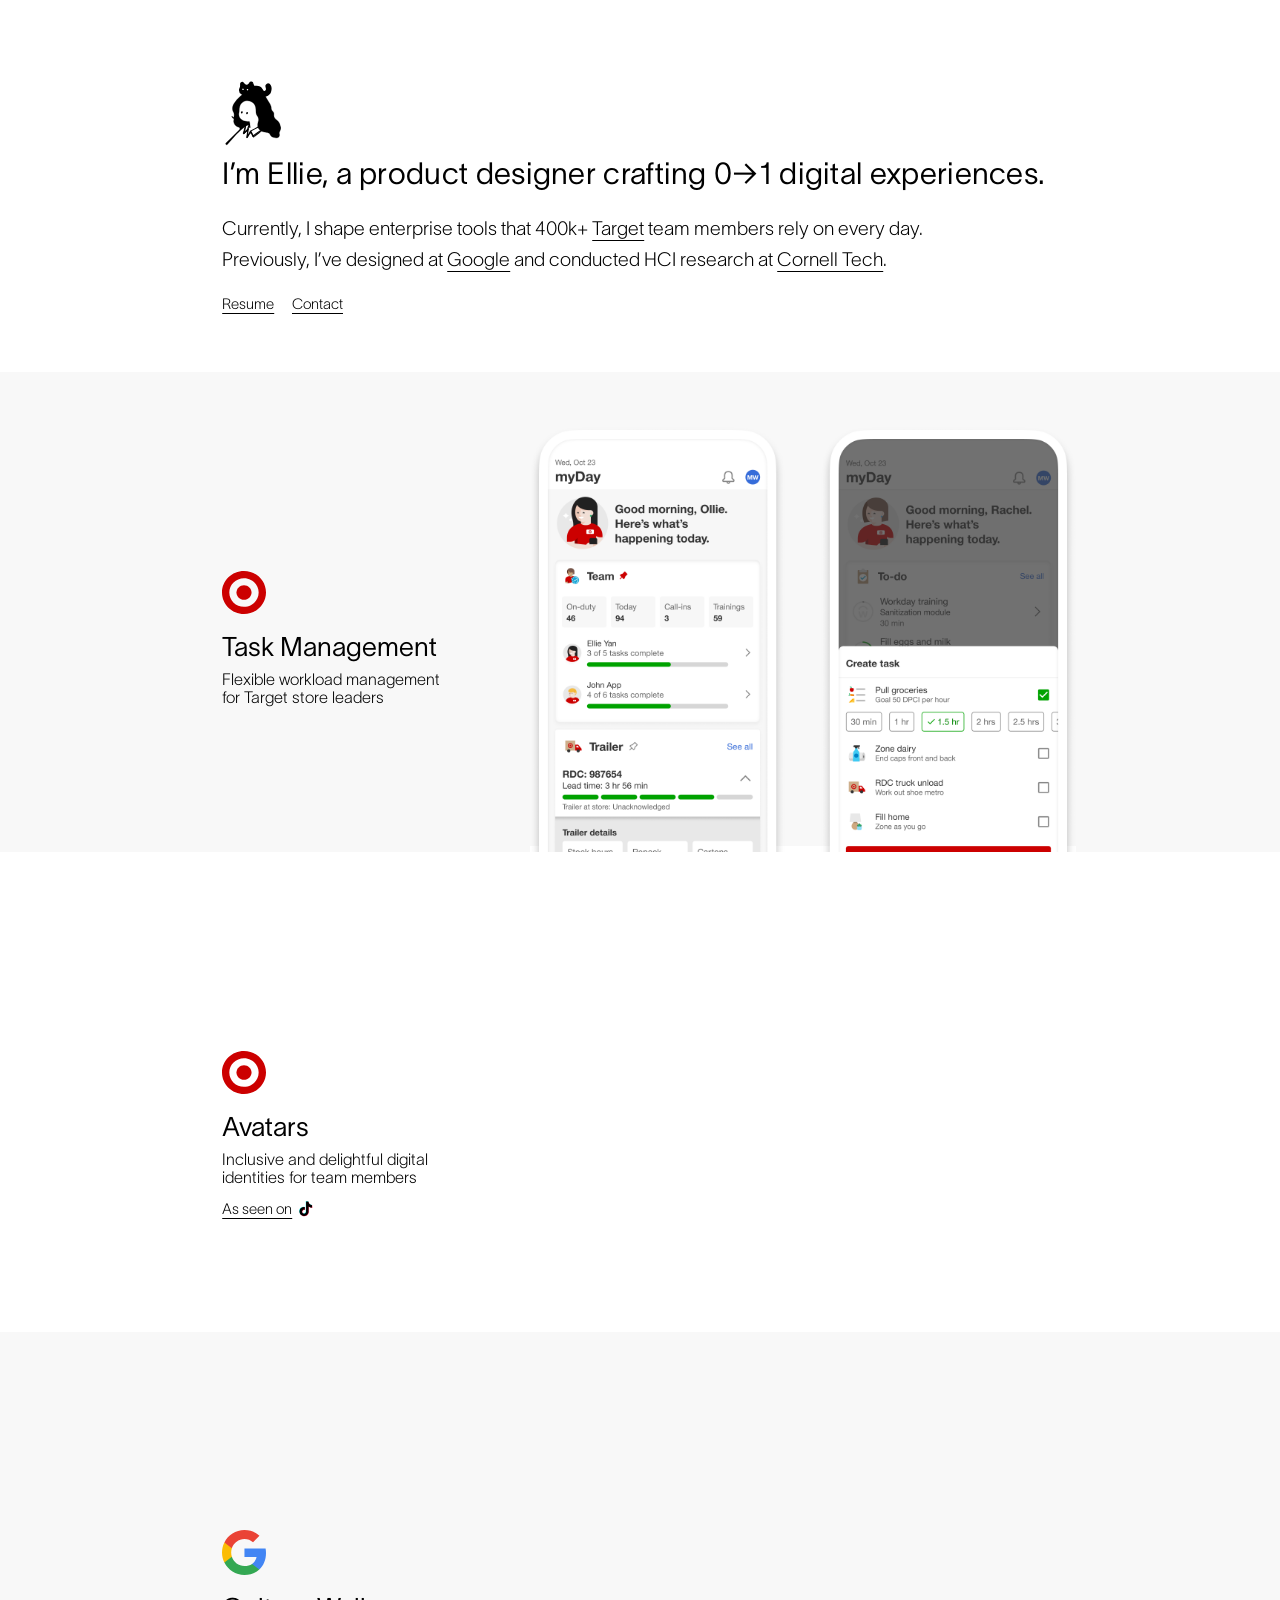
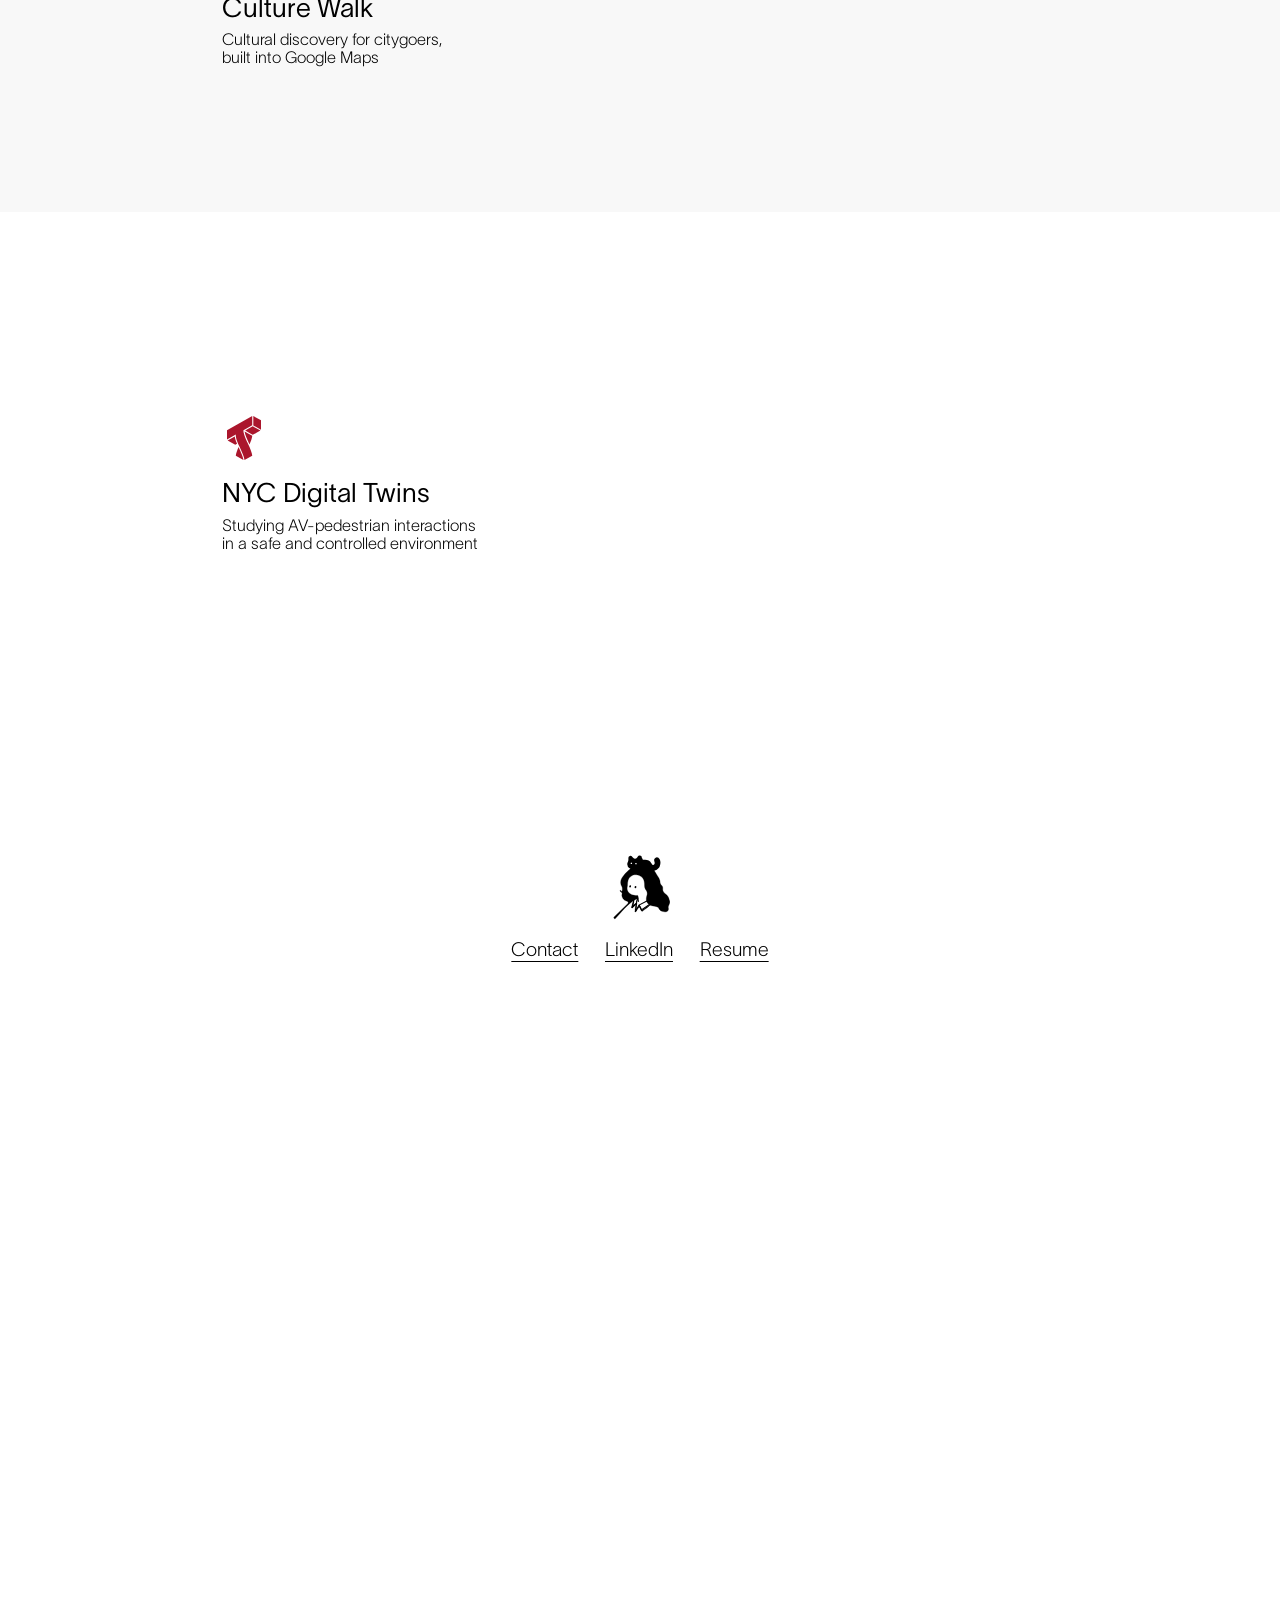
==== commit 19d08ee6: "Add slide deck viewer with Task Management and Culture Walk decks Clicking a project band opens its " ====
--- a/index.html
+++ b/index.html
@@ -3,7 +3,7 @@
 <head>
 <meta charset="UTF-8">
 <meta name="viewport" content="width=device-width, initial-scale=1.0">
-<title>Ellie Yan — Product Designer</title>
+<title>Ellie Yan</title>
 <link rel="icon" type="image/svg+xml" href="favicon.svg">
 <link rel="stylesheet" href="styles.css">
 </head>
@@ -20,7 +20,7 @@
         <p>Previously, I’ve designed at <a class="u scroll-link" href="#culture-walk">Google</a> and conducted HCI research at <a class="u scroll-link" href="#nyc-digital-twins">Cornell Tech</a>.</p>
       </div>
       <nav class="intro-links">
-        <a href="assets/ellie-yan-resume-august-2026.pdf" target="_blank" rel="noopener">Resume</a>
+        <a href="assets/ellie-yan-resume.pdf" target="_blank" rel="noopener">Resume</a>
         <a href="mailto:ellieyann0413@gmail.com">Contact</a>
       </nav>
     </header>
@@ -29,10 +29,10 @@
     <main>
 
       <!-- Figma node 4204:105108 -->
-      <section class="project band" id="task-management">
+      <section class="project band" id="task-management" data-deck="task-management">
         <div class="project-info">
           <img class="project-icon" src="assets/icon-section-target.svg" alt="Target" width="59" height="58.99">
-          <h2>Task Management</h2>
+          <h2><a class="deck-link" href="#deck=task-management">Task Management</a></h2>
           <p>Flexible workload management for Target store leaders</p>
         </div>
         <div class="project-scene"><div class="scene-track">
@@ -47,6 +47,19 @@
           <img class="project-icon" src="assets/icon-section-target.svg" alt="Target" width="59" height="58.99">
           <h2>Avatars</h2>
           <p>Inclusive and delightful digital identities for team members</p>
+          <a class="tiktok-link" href="https://www.tiktok.com/@kaitlinsonday/video/7675523873265224974"
+             target="_blank" rel="noopener" aria-label="As seen on TikTok (opens in a new tab)">
+            As seen on
+            <span class="tiktok-logo">
+              <!-- TikTok glyph: the note drawn three times, cyan and red offsets under black -->
+              <svg viewBox="-1 -1 26 26" aria-hidden="true">
+                <defs><path id="tiktok-note" d="M12.525.02c1.31-.02 2.61-.01 3.91-.02.08 1.53.63 3.09 1.75 4.17 1.12 1.11 2.7 1.62 4.24 1.79v4.03c-1.44-.05-2.89-.35-4.2-.97-.57-.26-1.1-.59-1.62-.93-.01 2.92.01 5.84-.02 8.75-.08 1.4-.54 2.79-1.35 3.94-1.31 1.92-3.58 3.17-5.91 3.21-1.43.08-2.86-.31-4.08-1.03-2.02-1.19-3.44-3.37-3.65-5.71-.02-.5-.03-1-.01-1.49.18-1.9 1.12-3.72 2.58-4.96 1.66-1.44 3.98-2.13 6.15-1.72.02 1.48-.04 2.96-.04 4.44-.99-.32-2.15-.23-3.02.37-.63.41-1.11 1.04-1.36 1.75-.21.51-.15 1.07-.14 1.61.24 1.64 1.82 3.02 3.5 2.87 1.12-.01 2.19-.66 2.77-1.61.19-.33.4-.67.41-1.06.1-1.79.06-3.57.07-5.36.01-4.03-.01-8.05.02-12.07z"/></defs>
+                <use href="#tiktok-note" fill="#25F4EE" x="-0.55" y="-0.55"/>
+                <use href="#tiktok-note" fill="#FE2C55" x="0.55" y="0.55"/>
+                <use href="#tiktok-note" fill="#000000"/>
+              </svg>
+            </span>
+          </a>
         </div>
         <div class="project-scene"><div class="scene-track">
           <img class="project-graphic g-avatars" src="assets/panel-avatars.png"
@@ -55,10 +68,10 @@
       </section>
 
       <!-- Figma node 4229:84868 -->
-      <section class="project band" id="culture-walk">
+      <section class="project band" id="culture-walk" data-deck="culture-walk">
         <div class="project-info">
           <img class="project-icon project-icon--google" src="assets/icon-section-google.svg" alt="Google" width="59" height="60.21">
-          <h2>Culture Walk</h2>
+          <h2><a class="deck-link" href="#deck=culture-walk">Culture Walk</a></h2>
           <p>Cultural discovery for citygoers, built into Google Maps</p>
         </div>
         <div class="project-scene"><div class="scene-track">
@@ -90,10 +103,46 @@
       <nav class="footer-links">
         <a href="mailto:ellieyann0413@gmail.com">Contact</a>
         <a href="https://www.linkedin.com/in/ellieeyann/" target="_blank" rel="noopener">LinkedIn</a>
-        <a href="assets/ellie-yan-resume-august-2026.pdf" target="_blank" rel="noopener">Resume</a>
+        <a href="assets/ellie-yan-resume.pdf" target="_blank" rel="noopener">Resume</a>
       </nav>
     </footer>
 
+  </div>
+
+  <!-- ================= Deck viewer ================= -->
+  <!-- Opened by #deck=<slug> links; slides live in assets/decks/<slug>/ -->
+  <div class="deck" id="deck" role="dialog" aria-modal="true" aria-labelledby="deck-title" hidden>
+    <header class="deck-bar">
+      <button class="deck-back" type="button" aria-label="Back">
+        <svg viewBox="0 0 24 24" aria-hidden="true"><path d="M15 4.5 7.5 12l7.5 7.5" fill="none" stroke="currentColor" stroke-width="1.3"/></svg>
+      </button>
+      <h2 class="deck-title" id="deck-title"></h2>
+    </header>
+    <form class="deck-lock" hidden>
+      <p>This deck is password protected.</p>
+      <div class="deck-lock-row">
+        <input class="deck-password" type="password" autocomplete="current-password"
+               aria-label="Password" placeholder="Password">
+        <button class="deck-unlock" type="submit">Unlock</button>
+      </div>
+      <p class="deck-error" role="alert"></p>
+    </form>
+    <div class="deck-stage" hidden>
+      <div class="deck-frame">
+        <img class="deck-slide" alt=""><img class="deck-slide" alt="">
+        <div class="deck-progress" role="progressbar" aria-label="Deck progress" aria-valuemin="1">
+          <div class="deck-progress-fill"></div>
+        </div>
+      </div>
+    </div>
+    <footer class="deck-controls" hidden>
+      <button class="deck-prev" type="button" aria-label="Previous slide">
+        <svg viewBox="0 0 24 24" aria-hidden="true"><path d="M15 4.5 7.5 12l7.5 7.5" fill="none" stroke="currentColor" stroke-width="1.3"/></svg>
+      </button>
+      <button class="deck-next" type="button" aria-label="Next slide">
+        <svg viewBox="0 0 24 24" aria-hidden="true"><path d="M9 4.5 16.5 12 9 19.5" fill="none" stroke="currentColor" stroke-width="1.3"/></svg>
+      </button>
+    </footer>
   </div>
 
   <script>
@@ -124,7 +173,7 @@
       document.documentElement.appendChild(dot);
       document.documentElement.classList.add('custom-cursor');
 
-      var CLICKABLE = 'a, button, [role="button"], input, select, textarea, label';
+      var CLICKABLE = 'a, button, [role="button"], input, select, textarea, label, [data-deck]';
 
       window.addEventListener('pointermove', function (e) {
         dot.style.transform = 'translate(' + e.clientX + 'px,' + e.clientY + 'px)';
@@ -173,6 +222,395 @@
         observer.observe(el);
       });
     })();
+
+    // Deck viewer. The URL hash is the source of truth: #deck=<slug>
+    // opens a deck (with &slide=<n> kept current so links can be shared
+    // mid-deck), and clearing it closes the viewer — so the back button
+    // closes it too. Like the cursor dot, the overlay is moved onto
+    // <html> so the body zoom doesn't scale it.
+    //
+    // Protected decks are AES-GCM ciphertext (see tools/encrypt-deck.mjs).
+    // The password is stretched into the key in the browser, and the key
+    // is kept in sessionStorage so a deck stays unlocked for the visit.
+    //
+    // Read mode: once someone starts paging through, the top bar fades
+    // away. A quick jiggle of the cursor, or moving it up to the top of
+    // the screen, brings it back until the pointer settles again.
+    (function () {
+      var deck = document.getElementById('deck');
+      document.documentElement.appendChild(deck);
+
+      var $ = function (sel) { return deck.querySelector(sel); };
+      var bar = $('.deck-bar'), titleEl = $('.deck-title'), backBtn = $('.deck-back');
+      var lock = $('.deck-lock'), input = $('.deck-password');
+      var unlockBtn = $('.deck-unlock'), errorEl = $('.deck-error');
+      var stage = $('.deck-stage'), frame = $('.deck-frame');
+      var imgs = deck.querySelectorAll('.deck-slide'), front = 0; // two layers to crossfade between
+      var controls = $('.deck-controls'), progress = $('.deck-progress'), progressFill = $('.deck-progress-fill');
+      var prevBtn = $('.deck-prev'), nextBtn = $('.deck-next');
+
+      var current = null;   // { slug, manifest, key, index, slides: {i: Promise<url>} }
+      var opening = null;   // slug being loaded, so repeat hashchanges don't double-open
+      var openedByLink = false;
+      var returnFocus = null;
+
+      function parseHash() {
+        var m = location.hash.match(/^#deck=([\w-]+)(?:&slide=(\d+))?$/);
+        return m ? { slug: m[1], slide: m[2] ? +m[2] - 1 : 0 } : null;
+      }
+
+      function fromBase64(s) {
+        return Uint8Array.from(atob(s), function (c) { return c.charCodeAt(0); });
+      }
+      function toBase64(buf) {
+        return btoa(String.fromCharCode.apply(null, new Uint8Array(buf)));
+      }
+
+      function deriveKey(manifest, password) {
+        var kdf = manifest.kdf;
+        return crypto.subtle.importKey('raw', new TextEncoder().encode(password), 'PBKDF2', false, ['deriveKey'])
+          .then(function (base) {
+            return crypto.subtle.deriveKey(
+              { name: 'PBKDF2', hash: kdf.hash, salt: fromBase64(kdf.salt), iterations: kdf.iterations },
+              base, { name: 'AES-GCM', length: 256 }, true, ['decrypt']);
+          });
+      }
+
+      function storageGet(k) { try { return sessionStorage.getItem(k); } catch (e) { return null; } }
+      function storageSet(k, v) { try { sessionStorage.setItem(k, v); } catch (e) {} }
+
+      // Fetches (and decrypts) one slide into an object URL, cached per deck
+      function loadSlide(state, i) {
+        if (!state.slides[i]) {
+          var m = state.manifest;
+          var file = 'assets/decks/' + state.slug + '/' + String(i + 1).padStart(2, '0') + '.' + m.ext;
+          state.slides[i] = fetch(file)
+            .then(function (r) {
+              if (!r.ok) throw new Error('Missing slide ' + file);
+              return r.arrayBuffer();
+            })
+            .then(function (buf) {
+              if (!m.kdf) return buf;
+              return crypto.subtle.decrypt(
+                { name: 'AES-GCM', iv: new Uint8Array(buf, 0, 12) }, state.key, new Uint8Array(buf, 12));
+            })
+            .then(function (data) {
+              return URL.createObjectURL(new Blob([data], { type: 'image/webp' }));
+            });
+          // A failed load (e.g. a wrong key) shouldn't poison the cache
+          state.slides[i].catch(function () { delete state.slides[i]; });
+        }
+        return state.slides[i];
+      }
+
+      function show(i) {
+        var state = current;
+        i = Math.max(0, Math.min(state.manifest.count - 1, i));
+        state.index = i;
+        var n = state.manifest.count;
+        progressFill.style.width = ((i + 1) / n * 100) + '%';
+        progress.setAttribute('aria-valuemax', n);
+        progress.setAttribute('aria-valuenow', i + 1);
+        progress.setAttribute('aria-valuetext', 'Slide ' + (i + 1) + ' of ' + n);
+        prevBtn.disabled = i === 0;
+        nextBtn.disabled = i === state.manifest.count - 1;
+        history.replaceState(null, '', '#deck=' + state.slug + (i ? '&slide=' + (i + 1) : ''));
+        loadSlide(state, i).then(function (url) {
+          if (current !== state || state.index !== i) return; // navigated on meanwhile
+          present(url, state.manifest.title + ', slide ' + (i + 1) + ' of ' + state.manifest.count, function () {
+            return current === state && state.index === i;
+          });
+        });
+        // Warm up the neighbours so arrowing through feels instant
+        if (i + 1 < state.manifest.count) loadSlide(state, i + 1);
+        if (i > 0) loadSlide(state, i - 1);
+      }
+
+      // Crossfades to a slide: the new one is decoded on the back layer,
+      // raised above the old one, and faded in over it. The frame itself
+      // only fades on the first slide, so paging never blinks to empty.
+      function present(url, alt, stillWanted) {
+        var next = imgs[1 - front], prev = imgs[front];
+        next.classList.remove('is-shown'); // instant: the fade only runs on the way in
+        next.src = url;
+        next.decode().catch(function () {}).then(function () {
+          if (!stillWanted()) return;
+          prev.style.zIndex = 1;
+          next.style.zIndex = 2;
+          next.alt = alt;
+          prev.alt = '';
+          void next.offsetWidth;
+          next.classList.add('is-shown');
+          frame.classList.add('is-shown');
+          front = 1 - front;
+        });
+      }
+
+      function resetSlides() {
+        frame.classList.remove('is-shown');
+        imgs.forEach(function (el) {
+          el.classList.remove('is-shown');
+          el.removeAttribute('src');
+          el.alt = '';
+        });
+      }
+
+      // Paging by the reader (as opposed to opening on a slide)
+      function go(i) {
+        if (!current) return;
+        show(i);
+        current.reading = true;
+        sleep();
+      }
+
+      function startViewing(state, slide) {
+        current = state;
+        lock.hidden = true;
+        stage.hidden = controls.hidden = false;
+        show(slide);
+        nextBtn.focus();
+      }
+
+      function open(slug, slide) {
+        opening = slug;
+        fetch('assets/decks/' + slug + '/deck.json')
+          .then(function (r) {
+            if (!r.ok) throw new Error('No deck ' + slug);
+            return r.json();
+          })
+          .then(function (manifest) {
+            if (opening !== slug) return;
+            opening = null;
+            var state = { slug: slug, manifest: manifest, key: null, index: 0, slides: {} };
+            current = state;
+
+            returnFocus = document.activeElement;
+            titleEl.textContent = manifest.title;
+            resetSlides();
+            deck.classList.remove('is-reading');
+            clearTimeout(deck.hideTimer);
+            deck.hidden = false;
+            void deck.offsetWidth; // so the fade starts from transparent
+            deck.classList.add('is-open');
+            document.documentElement.classList.add('deck-open');
+
+            if (!manifest.kdf) return startViewing(state, slide);
+
+            var saved = storageGet('deck-key:' + slug);
+            var restore = saved
+              ? crypto.subtle.importKey('raw', fromBase64(saved), 'AES-GCM', true, ['decrypt'])
+              : Promise.reject();
+            restore
+              .then(function (key) {
+                state.key = key;
+                return loadSlide(state, 0); // proves the saved key still fits this deck
+              })
+              .then(function () { if (current === state) startViewing(state, slide); },
+                    function () { if (current === state) showLock(slide); });
+          })
+          .catch(function () {
+            opening = null;
+            clearHash();
+          });
+      }
+
+      function showLock(slide) {
+        lock.hidden = false;
+        stage.hidden = controls.hidden = true;
+        lock.dataset.slide = slide;
+        errorEl.textContent = '';
+        input.value = '';
+        input.focus();
+      }
+
+      lock.addEventListener('submit', function (e) {
+        e.preventDefault();
+        var state = current;
+        if (!input.value) return;
+        unlockBtn.disabled = true;
+        unlockBtn.textContent = 'Unlocking…';
+        errorEl.textContent = '';
+        deriveKey(state.manifest, input.value)
+          .then(function (key) {
+            state.key = key;
+            return loadSlide(state, 0).then(function () { return crypto.subtle.exportKey('raw', key); });
+          })
+          .then(function (raw) {
+            storageSet('deck-key:' + state.slug, toBase64(raw));
+            if (current === state) startViewing(state, +lock.dataset.slide || 0);
+          }, function () {
+            state.key = null;
+            errorEl.textContent = 'That password didn’t work.';
+            input.select();
+          })
+          .then(function () {
+            unlockBtn.disabled = false;
+            unlockBtn.textContent = 'Unlock';
+          });
+      });
+
+      function teardown() {
+        if (!current && !opening) return;
+        var state = current;
+        current = opening = null;
+        clearTimeout(wakeTimer);
+        // Fade out, then take it out of the page — unless a deck was
+        // reopened in the meantime
+        deck.classList.remove('is-open');
+        clearTimeout(deck.hideTimer);
+        deck.hideTimer = setTimeout(function () {
+          if (deck.classList.contains('is-open')) return;
+          deck.hidden = true;
+          resetSlides();
+        }, 400);
+        document.documentElement.classList.remove('deck-open');
+        if (state) {
+          Object.keys(state.slides).forEach(function (i) {
+            state.slides[i].then(URL.revokeObjectURL, function () {});
+          });
+        }
+        if (returnFocus && returnFocus.focus) returnFocus.focus();
+      }
+
+      function clearHash() {
+        history.replaceState(null, '', location.pathname + location.search);
+        teardown();
+      }
+
+      // Opened from a link on this page → step back through history, so
+      // Back afterwards doesn't reopen it. Opened from a shared URL → just
+      // strip the hash.
+      function close() {
+        if (openedByLink) { openedByLink = false; history.back(); }
+        else clearHash();
+      }
+
+      function route() {
+        var target = parseHash();
+        if (!target) return teardown();
+        if (current && current.slug === target.slug) return;
+        if (current) teardown();
+        open(target.slug, target.slide);
+      }
+
+      document.querySelectorAll('.deck-link').forEach(function (link) {
+        link.addEventListener('click', function () { openedByLink = true; });
+      });
+
+      // A project with a deck is clickable anywhere, not just on its title
+      // link (which stays as the keyboard and screen-reader route in)
+      document.querySelectorAll('[data-deck]').forEach(function (section) {
+        var link = section.querySelector('.deck-link');
+        section.addEventListener('click', function (e) {
+          if (!e.target.closest('a')) link.click();
+        });
+      });
+      window.addEventListener('hashchange', route);
+      route();
+
+      backBtn.addEventListener('click', close);
+      prevBtn.addEventListener('click', function () { go(current.index - 1); });
+      nextBtn.addEventListener('click', function () { go(current.index + 1); });
+
+      // Clicking the slide pages through it: left third back, rest forward
+      var swiped = false;
+      frame.addEventListener('click', function (e) {
+        if (swiped) { swiped = false; return; }
+        var box = frame.getBoundingClientRect();
+        go(current.index + (e.clientX - box.left < box.width / 3 ? -1 : 1));
+      });
+
+      // Touch swipes
+      var startX = null, startY = null;
+      stage.addEventListener('pointerdown', function (e) {
+        if (e.pointerType === 'mouse') return;
+        startX = e.clientX; startY = e.clientY;
+      });
+      stage.addEventListener('pointerup', function (e) {
+        if (startX === null) return;
+        var dx = e.clientX - startX, dy = e.clientY - startY;
+        startX = null;
+        if (Math.abs(dx) > 40 && Math.abs(dx) > Math.abs(dy)) {
+          swiped = true;
+          go(current.index + (dx < 0 ? 1 : -1));
+        }
+      });
+
+      document.addEventListener('keydown', function (e) {
+        if (!deck.classList.contains('is-open')) return;
+        if (e.key === 'Escape') { e.preventDefault(); return close(); }
+        if (e.key === 'Tab') return trapFocus(e);
+        if (!current || !current.key && current.manifest.kdf || e.target === input) return;
+        if (e.key === 'ArrowRight' || e.key === 'PageDown' || e.key === ' ') {
+          e.preventDefault(); go(current.index + 1);
+        } else if (e.key === 'ArrowLeft' || e.key === 'PageUp') {
+          e.preventDefault(); go(current.index - 1);
+        } else if (e.key === 'Home') {
+          e.preventDefault(); go(0);
+        } else if (e.key === 'End') {
+          e.preventDefault(); go(current.manifest.count - 1);
+        }
+      });
+
+      // ---- Read mode ----
+      var WAKE_FOR = 2000;    // ms the bar stays up after the pointer settles
+      var TOP_ZONE = 120;     // px from the top that always shows the bar
+      var JIGGLE = 150;       // px of pointer travel within…
+      var JIGGLE_WINDOW = 300; // …this many ms counts as a jiggle
+      var wakeTimer = null, pointerAtTop = false, trail = [];
+
+      function sleep() {
+        clearTimeout(wakeTimer);
+        if (!current || !current.reading) return;
+        if (pointerAtTop || bar.contains(document.activeElement)) {
+          wakeTimer = setTimeout(sleep, WAKE_FOR);
+          return;
+        }
+        deck.classList.add('is-reading');
+      }
+
+      function wake() {
+        deck.classList.remove('is-reading');
+        clearTimeout(wakeTimer);
+        wakeTimer = setTimeout(sleep, WAKE_FOR);
+      }
+
+      deck.addEventListener('mousemove', function (e) {
+        if (!current || !current.reading) return;
+        pointerAtTop = e.clientY < TOP_ZONE;
+        trail.push({ x: e.clientX, y: e.clientY, t: e.timeStamp });
+        while (trail.length && e.timeStamp - trail[0].t > JIGGLE_WINDOW) trail.shift();
+        var travel = 0;
+        for (var k = 1; k < trail.length; k++) {
+          travel += Math.hypot(trail[k].x - trail[k - 1].x, trail[k].y - trail[k - 1].y);
+        }
+        if (pointerAtTop || travel > JIGGLE) {
+          trail = [];
+          wake();
+        }
+      });
+
+      deck.addEventListener('mouseleave', function () { pointerAtTop = false; });
+
+      // No cursor on touch screens: a tap anywhere off the slide wakes it
+      deck.addEventListener('pointerdown', function (e) {
+        if (e.pointerType !== 'mouse' && current && current.reading && !frame.contains(e.target)) wake();
+      });
+
+      // Tabbing onto the back button brings the bar up with it
+      bar.addEventListener('focusin', function () { if (current && current.reading) wake(); });
+
+      // Keep Tab cycling within the open dialog
+      function trapFocus(e) {
+        var items = Array.prototype.filter.call(
+          deck.querySelectorAll('button, input'),
+          function (el) { return !el.disabled && el.offsetParent !== null; });
+        if (!items.length) return;
+        var first = items[0], last = items[items.length - 1];
+        if (e.shiftKey && document.activeElement === first) { e.preventDefault(); last.focus(); }
+        else if (!e.shiftKey && document.activeElement === last) { e.preventDefault(); first.focus(); }
+      }
+    })();
   </script>
 
 </body>
--- a/styles.css
+++ b/styles.css
@@ -37,7 +37,7 @@
    cursor is untouched. */
 
 @media (hover: hover) and (pointer: fine) {
-  .custom-cursor, .custom-cursor * { cursor: none !important; }
+  .custom-cursor, .custom-cursor * { cursor: none; }
 }
 
 /* The dot is appended to <html>, outside the zoomed <body>, so
@@ -287,6 +287,302 @@
   transform: scaleX(-1);
 }
 
+/* A project with a deck opens it from anywhere in its band. Its title
+   is the actual link (for keyboards and screen readers), styled as
+   plain text. */
+[data-deck] { cursor: pointer; }
+
+.deck-link {
+  color: inherit;
+  text-decoration: none;
+}
+
+/* Hovering a deck project's graphic swells it slightly. Uses the
+   standalone `scale` property so it stacks on the reveal's transform
+   without fighting it, and skips the reveal's entrance delay. */
+[data-deck] .project-graphic {
+  transform-origin: 50% 40%;
+  transition: opacity 0.55s ease-out,
+              transform 0.8s cubic-bezier(0.16, 1, 0.3, 1),
+              scale 0.45s cubic-bezier(0.16, 1, 0.3, 1);
+  transition-delay: 0.12s, 0.12s, 0s;
+}
+
+@media (hover: hover) {
+  [data-deck].on-screen .project-graphic:hover { scale: 1.03; }
+}
+
+/* "As seen on" + the TikTok glyph, under the Avatars description */
+.tiktok-link {
+  display: inline-flex;
+  align-items: center;
+  gap: 8px;
+  margin-top: 20px;
+  color: inherit;
+  font-size: 20px; /* matches the intro links */
+  font-weight: 150;
+  text-decoration: underline;
+  text-decoration-thickness: 1px;
+  text-decoration-skip-ink: none;
+  text-underline-position: from-font;
+  transition: color 0.2s ease;
+}
+
+.tiktok-logo svg {
+  display: block;
+  width: 1.05em;
+  height: 1.05em;
+}
+
+.tiktok-logo { transition: opacity 0.2s ease; }
+
+.tiktok-link:hover { color: #8A8A8A; }
+.tiktok-link:hover .tiktok-logo { opacity: 0.7; }
+
+/* ---------------- Deck viewer ---------------- */
+
+/* Lives on <html>, outside the zoomed body, so it's sized in real
+   viewport pixels. Sits just under the cursor dot. */
+.deck {
+  position: fixed;
+  inset: 0;
+  z-index: 9000;
+  display: flex;
+  flex-direction: column;
+  background: var(--bg-band);
+  color: var(--text-primary);
+  font-family: var(--font-display);
+  -webkit-font-smoothing: antialiased;
+  opacity: 0;
+  transition: opacity 0.6s cubic-bezier(0.25, 0.1, 0.25, 1);
+}
+
+/* Fades in on open (and back out on close, before it's hidden) */
+.deck.is-open { opacity: 1; }
+.deck:not(.is-open) { pointer-events: none; }
+
+.deck[hidden],
+.deck [hidden] { display: none !important; }
+
+/* The page behind stays put while a deck is open */
+html.deck-open { overflow: hidden; }
+
+/* Zero-specificity reset, so the button rules below override it */
+:where(.deck button) {
+  font: inherit;
+  color: inherit;
+  background: none;
+  border: 0;
+  padding: 0;
+  cursor: pointer;
+}
+
+.deck-bar,
+.deck-controls {
+  display: flex;
+  align-items: center;
+  padding: 24px 40px;
+}
+
+/* Just the back chevron, top left. In read mode
+   (.is-reading) the whole bar fades away; it keeps its space so the
+   slide doesn't shift when it comes back. */
+.deck-bar { transition: opacity 0.8s cubic-bezier(0.25, 0.1, 0.25, 1); }
+
+.deck.is-reading .deck-bar {
+  opacity: 0;
+  pointer-events: none;
+}
+
+.deck-back {
+  display: block;
+  margin-left: -8px; /* the glyph, not its hit area, sits on the gutter */
+  padding: 4px;
+  transition: color 0.2s ease;
+}
+
+.deck-back svg {
+  display: block;
+  width: 28px;
+  height: 28px;
+}
+
+.deck-back:hover { color: #8A8A8A; }
+
+/* The deck's title names the dialog for screen readers but isn't shown */
+.deck-title {
+  position: absolute;
+  width: 1px;
+  height: 1px;
+  overflow: hidden;
+  clip-path: inset(50%);
+  white-space: nowrap;
+}
+
+/* The slide is the largest 16:9 box that fits the stage */
+.deck-stage {
+  flex: 1;
+  min-height: 0;
+  display: flex;
+  align-items: center;
+  justify-content: center;
+  padding: 0 40px 26px; /* room for the progress bar under the slide */
+  container-type: size;
+}
+
+.deck-frame {
+  position: relative;
+  width: min(100cqw, 100cqh * 16 / 9);
+  aspect-ratio: 16 / 9;
+  background: #FFFFFF;
+  box-shadow: 0 2px 24px rgba(0, 0, 0, 0.08);
+  opacity: 0;
+  transform: scale(0.99);
+  transition: opacity 0.7s cubic-bezier(0.25, 0.1, 0.25, 1),
+              transform 0.9s cubic-bezier(0.16, 1, 0.3, 1);
+}
+
+/* The frame settles in once, with the first slide */
+.deck-frame.is-shown {
+  opacity: 1;
+  transform: none;
+}
+
+/* Slides are two stacked layers. The incoming one fades in over the
+   outgoing one; its transition only lives on the shown state, so a
+   layer drops out instantly when it's reused underneath. */
+.deck-slide {
+  position: absolute;
+  inset: 0;
+  display: block;
+  width: 100%;
+  height: 100%;
+  opacity: 0;
+  user-select: none;
+  -webkit-user-drag: none;
+}
+
+.deck-slide.is-shown {
+  opacity: 1;
+  transition: opacity 0.6s cubic-bezier(0.25, 0.1, 0.25, 1);
+}
+
+/* Progress bar: hangs just below the slide at exactly its width */
+.deck-progress {
+  position: absolute;
+  top: calc(100% + 24px);
+  left: 0;
+  right: 0;
+  height: 2px;
+  background: #E4E4E4;
+  pointer-events: none;
+}
+
+.deck-progress-fill {
+  height: 100%;
+  width: 0;
+  background: var(--text-primary);
+  transition: width 0.6s cubic-bezier(0.25, 0.1, 0.25, 1);
+}
+
+.deck-controls {
+  justify-content: center;
+  gap: 40px;
+}
+
+.deck-prev,
+.deck-next {
+  display: block;
+  padding: 4px;
+  transition: color 0.2s ease;
+}
+
+.deck-prev svg,
+.deck-next svg {
+  display: block;
+  width: 28px;
+  height: 28px;
+}
+
+.deck-prev:hover,
+.deck-next:hover { color: #8A8A8A; }
+.deck-prev:disabled,
+.deck-next:disabled { color: #C8C8C8; cursor: default; }
+
+/* Password gate */
+.deck-lock {
+  flex: 1;
+  display: flex;
+  flex-direction: column;
+  align-items: center;
+  justify-content: center;
+  padding: 0 40px 15vh;
+  text-align: center;
+}
+
+.deck-lock p {
+  margin: 0 0 24px;
+  font-size: 22px;
+  font-weight: 150;
+}
+
+.deck-lock-row {
+  display: flex;
+  align-items: flex-end;
+  gap: 20px;
+}
+
+.deck-password {
+  width: 260px;
+  padding: 6px 0;
+  font: inherit;
+  font-size: 20px;
+  font-weight: 150;
+  color: inherit;
+  background: none;
+  border: 0;
+  border-bottom: 1px solid var(--text-primary);
+  border-radius: 0;
+  outline: none;
+}
+
+.deck-password::placeholder { color: #A8A8A8; }
+
+.deck-unlock {
+  font-size: 20px;
+  font-weight: 150;
+  padding: 6px 0;
+  text-decoration: underline;
+  text-decoration-thickness: 1px;
+  text-underline-position: from-font;
+}
+
+.deck-unlock:hover { color: #8A8A8A; }
+.deck-unlock:disabled { color: #8A8A8A; cursor: default; }
+
+.deck .deck-error {
+  min-height: 1.3em;
+  margin: 16px 0 0;
+  font-size: 16px;
+  color: #B3261E;
+}
+
+.deck :focus-visible {
+  outline: 1px solid var(--text-primary);
+  outline-offset: 4px;
+}
+
+@media (max-width: 900px) {
+  .deck-bar,
+  .deck-controls { padding: 20px 24px; }
+  .deck-stage { padding: 0 16px 26px; }
+  .deck-lock { padding: 0 24px 15vh; }
+  .deck-lock p { font-size: 18px; }
+  .deck-lock-row { flex-direction: column; align-items: stretch; width: 100%; max-width: 320px; }
+  .deck-password { width: 100%; font-size: 16px; } /* 16px stops iOS zooming on focus */
+  .tiktok-link { margin-top: 14px; font-size: 16px; }
+}
+
 /* ---------------- Footer ---------------- */
 
 .footer {
@@ -375,6 +671,8 @@
      the screen, so graphics travel in and out of the screen border as
      you swipe instead of stopping short at a margin. */
   .project-scene {
+    display: flex;
+    align-items: flex-start;
     width: calc(100% + 48px);
     margin: 28px -48px 0 0;
     overflow-x: auto;
@@ -385,6 +683,19 @@
   }
 
   .project-scene::-webkit-scrollbar { display: none; }
+
+  /* Trailing spacer, so swiping to the end of a scene leaves the same
+     48px gutter on the right that the text starts on. It lives inside
+     the scrolled content rather than on the container, so it costs
+     nothing at rest — the graphics still bleed off the right edge until
+     you actually reach the end. (A pseudo-element instead of the
+     container's padding-right, which browsers disagree about counting
+     towards scrollable overflow.) */
+  .project-scene::after {
+    content: '';
+    flex: 0 0 48px;
+    align-self: stretch;
+  }
 
   /* The track carries the crop. On desktop each graphic is taller than
      its 648px band and runs off the bottom edge; these ratios are that
@@ -395,6 +706,7 @@
      620px keeps each phone around 285px wide, close to how big they
      render on a laptop; wider screens just use their own width. */
   .scene-track {
+    flex: none; /* the track sets the scroll width; it must not shrink to fit */
     width: max(100%, 620px);
     aspect-ratio: 736 / 573;
     overflow: hidden;
@@ -421,7 +733,13 @@
 
   #nyc-digital-twins .project-graphic { position: absolute; }
   #nyc-digital-twins .g-laptop { left: 20.07%; top: 0; width: 79.93%; }
-  #nyc-digital-twins .g-oculus { left: 0; top: 50.86%; width: 53.93%; }
+
+  /* The headset PNG carries ~17% transparent padding a side, and the
+     scaleX(-1) mirror puts the 227/1264 right pad on the left — so a box
+     at left:0 still leaves a visible gap. Pulling it back by that pad
+     (17.959% × 53.93% ≈ 9.69% of the track) sets the headset itself on
+     the margin and closes the dead space on the left of the scene. */
+  #nyc-digital-twins .g-oculus { left: -9.69%; top: 50.86%; width: 53.93%; }
 
   .footer {
     margin: 88px 48px 72px;
@@ -440,4 +758,10 @@
     transition: none;
   }
   .project .g-oculus { transform: scaleX(-1); }
-}
+  .deck,
+  .deck-bar,
+  .deck-frame,
+  .deck-slide.is-shown,
+  .deck-progress-fill,
+  [data-deck] .project-graphic { transition: none; }
+}
